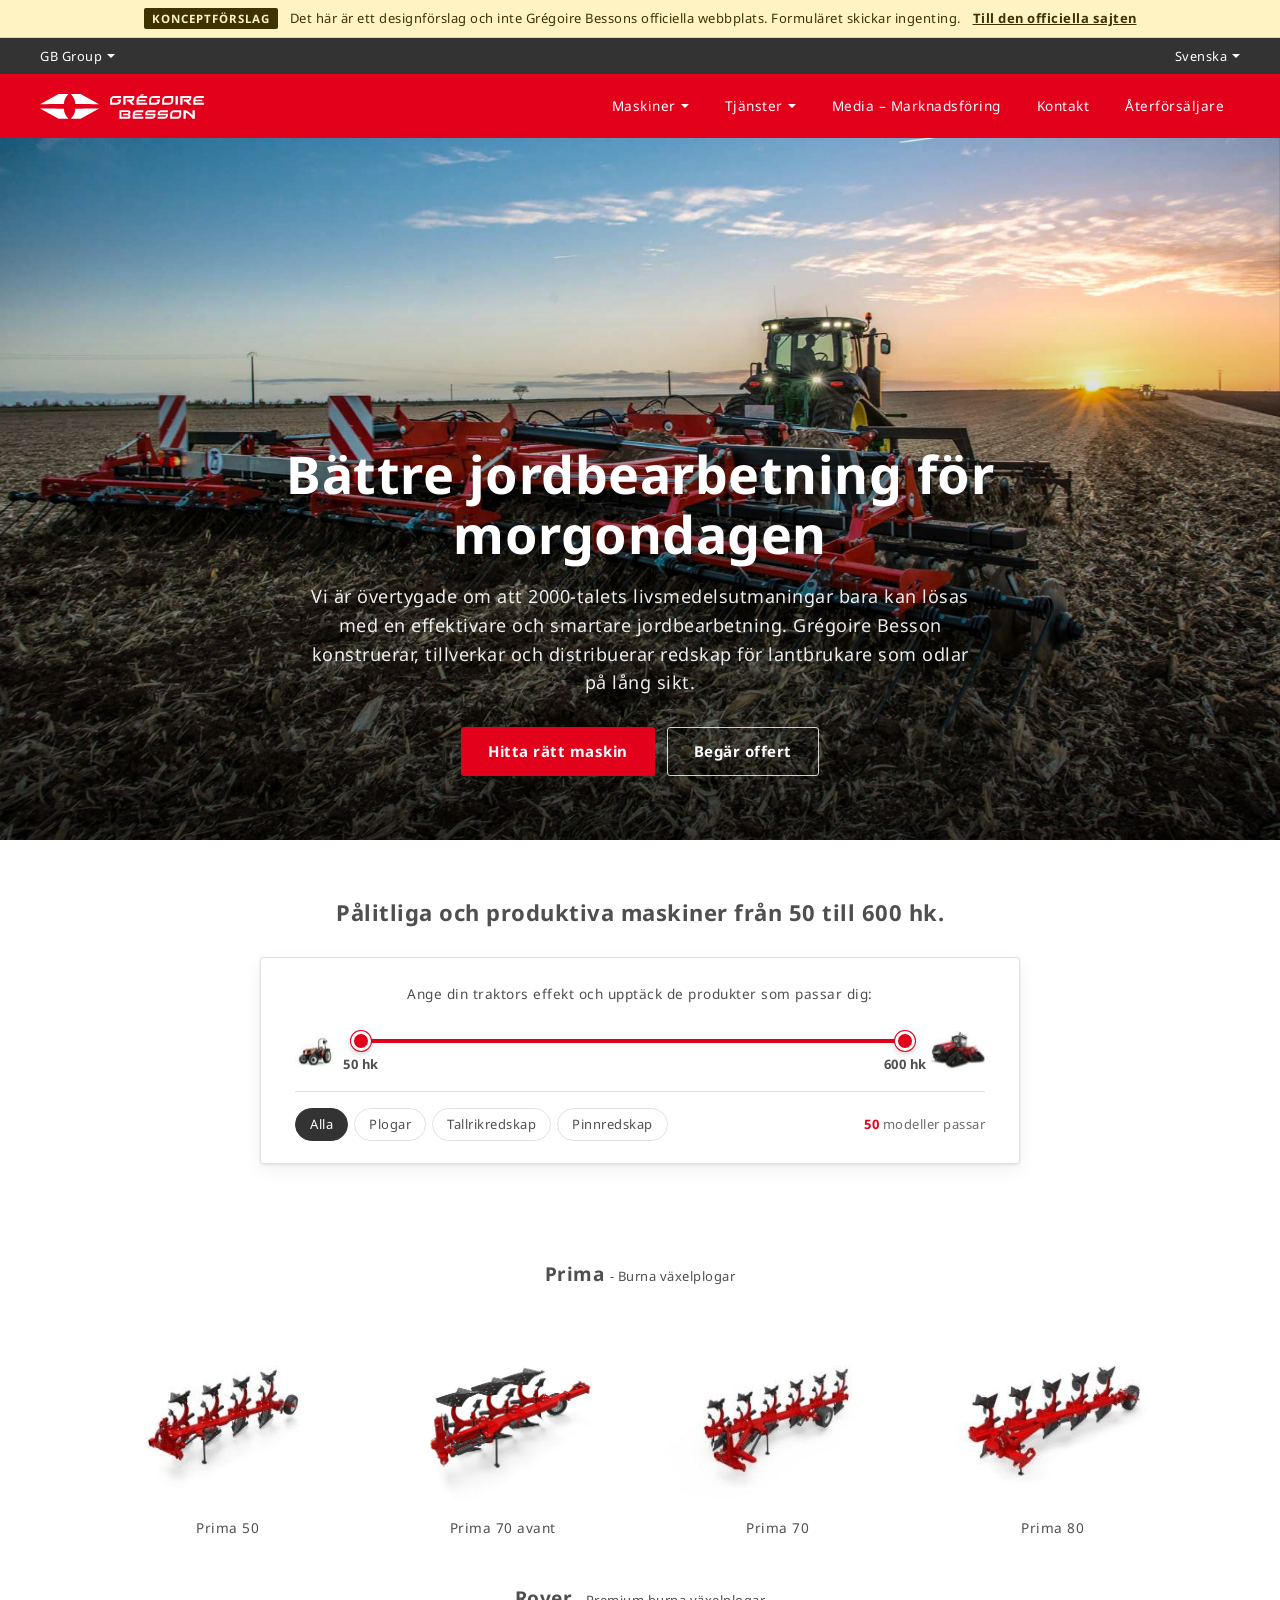
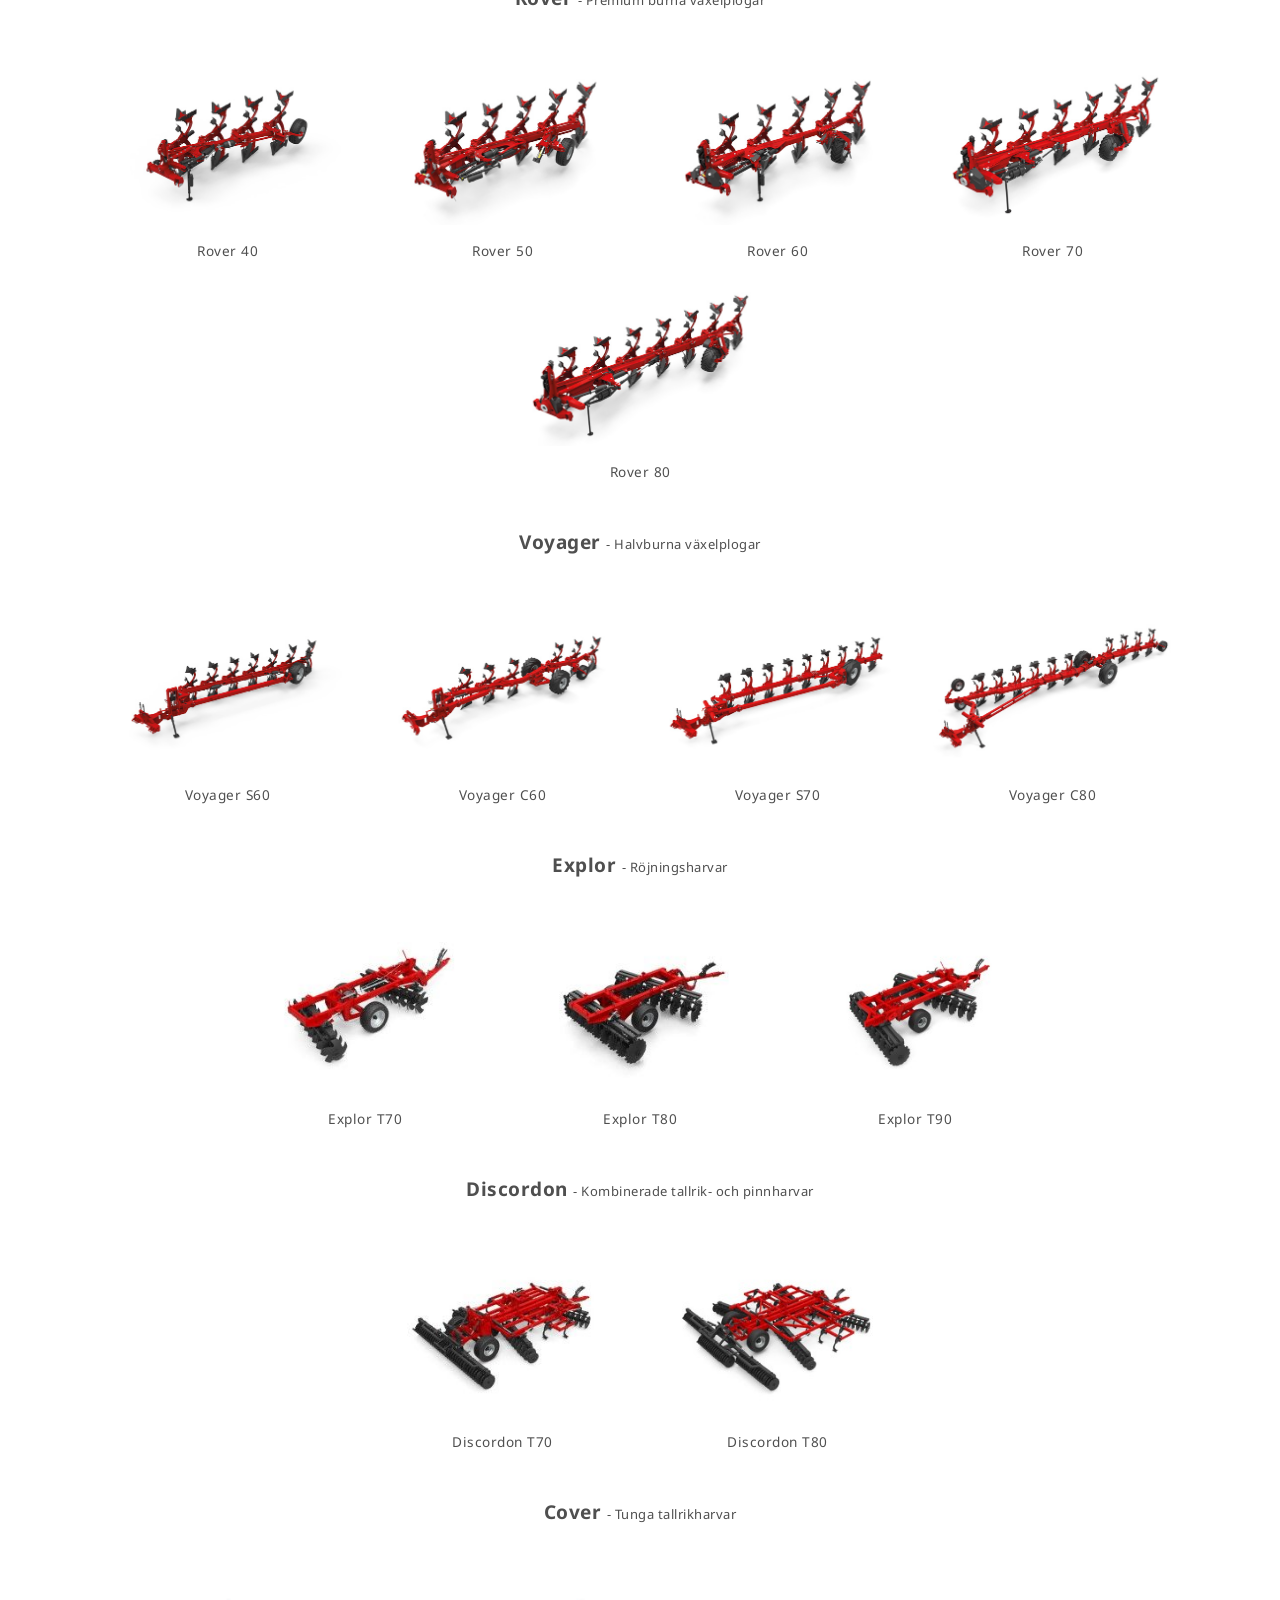
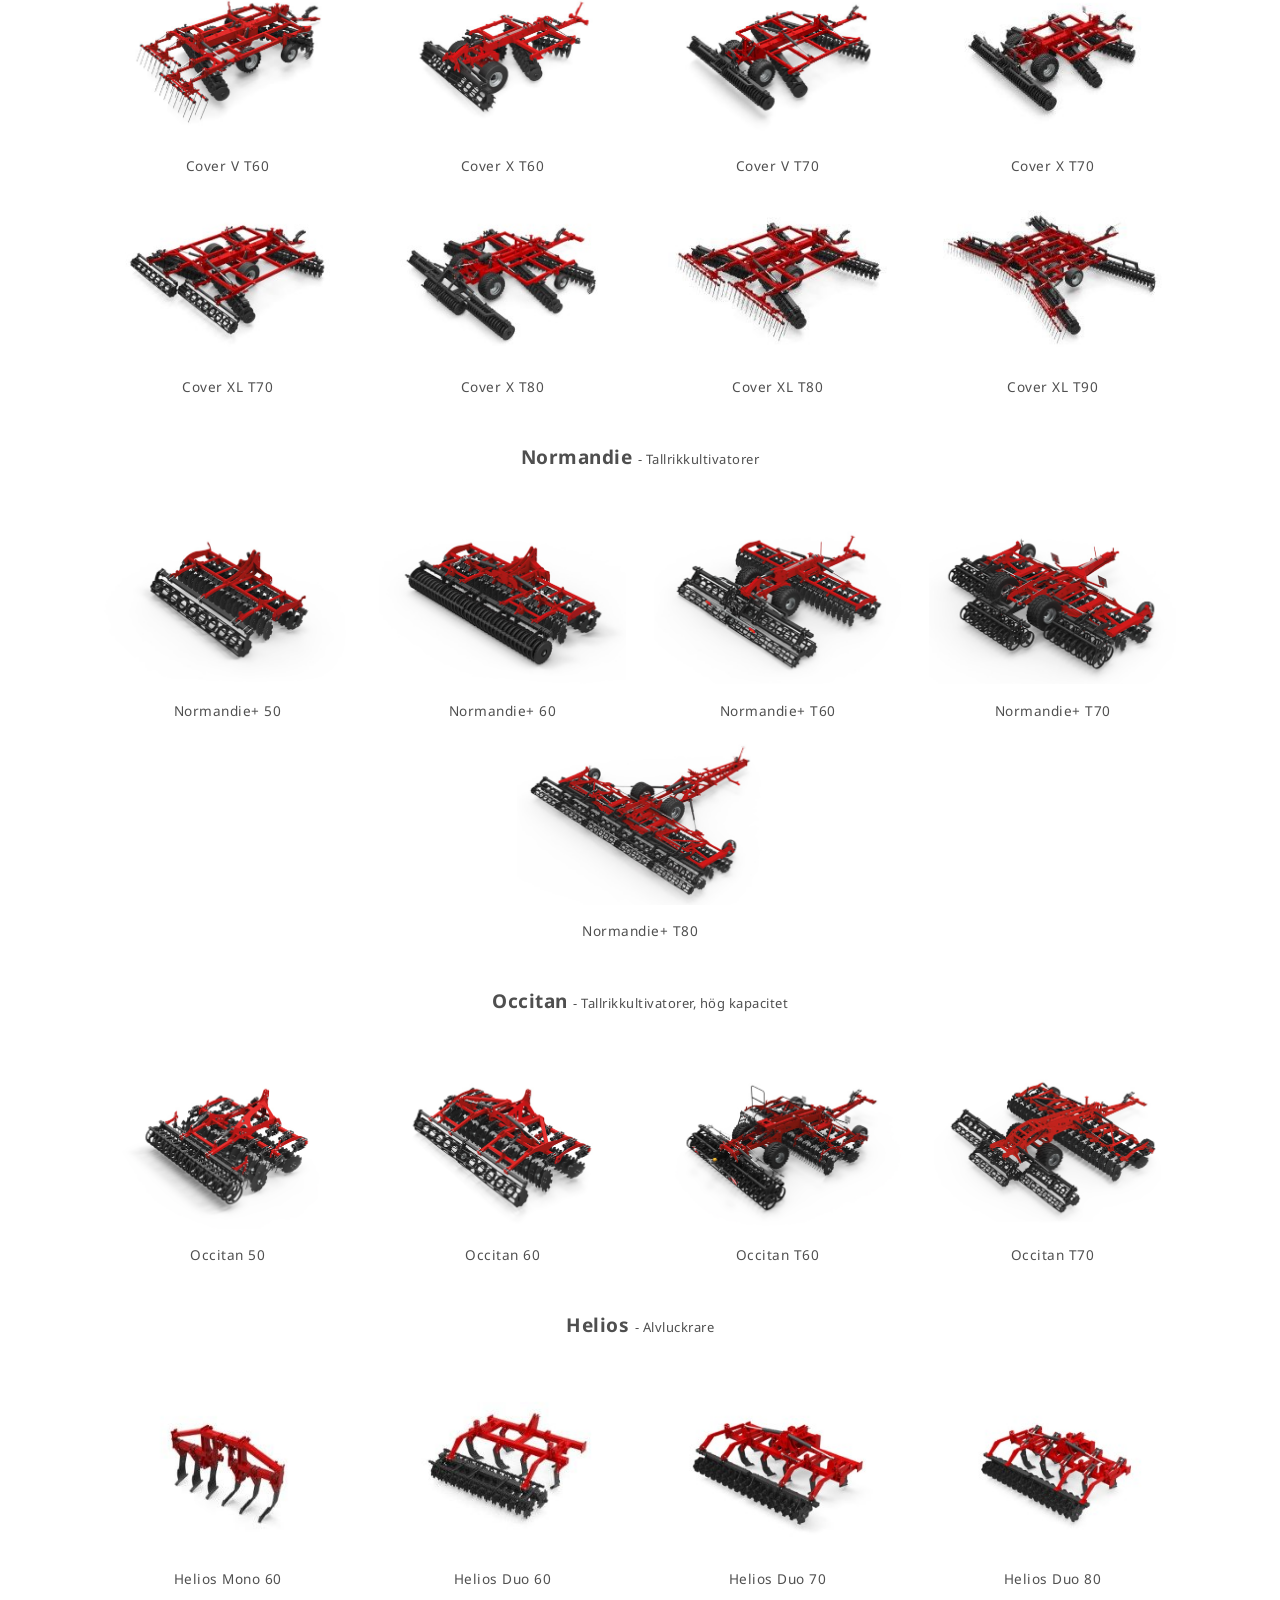
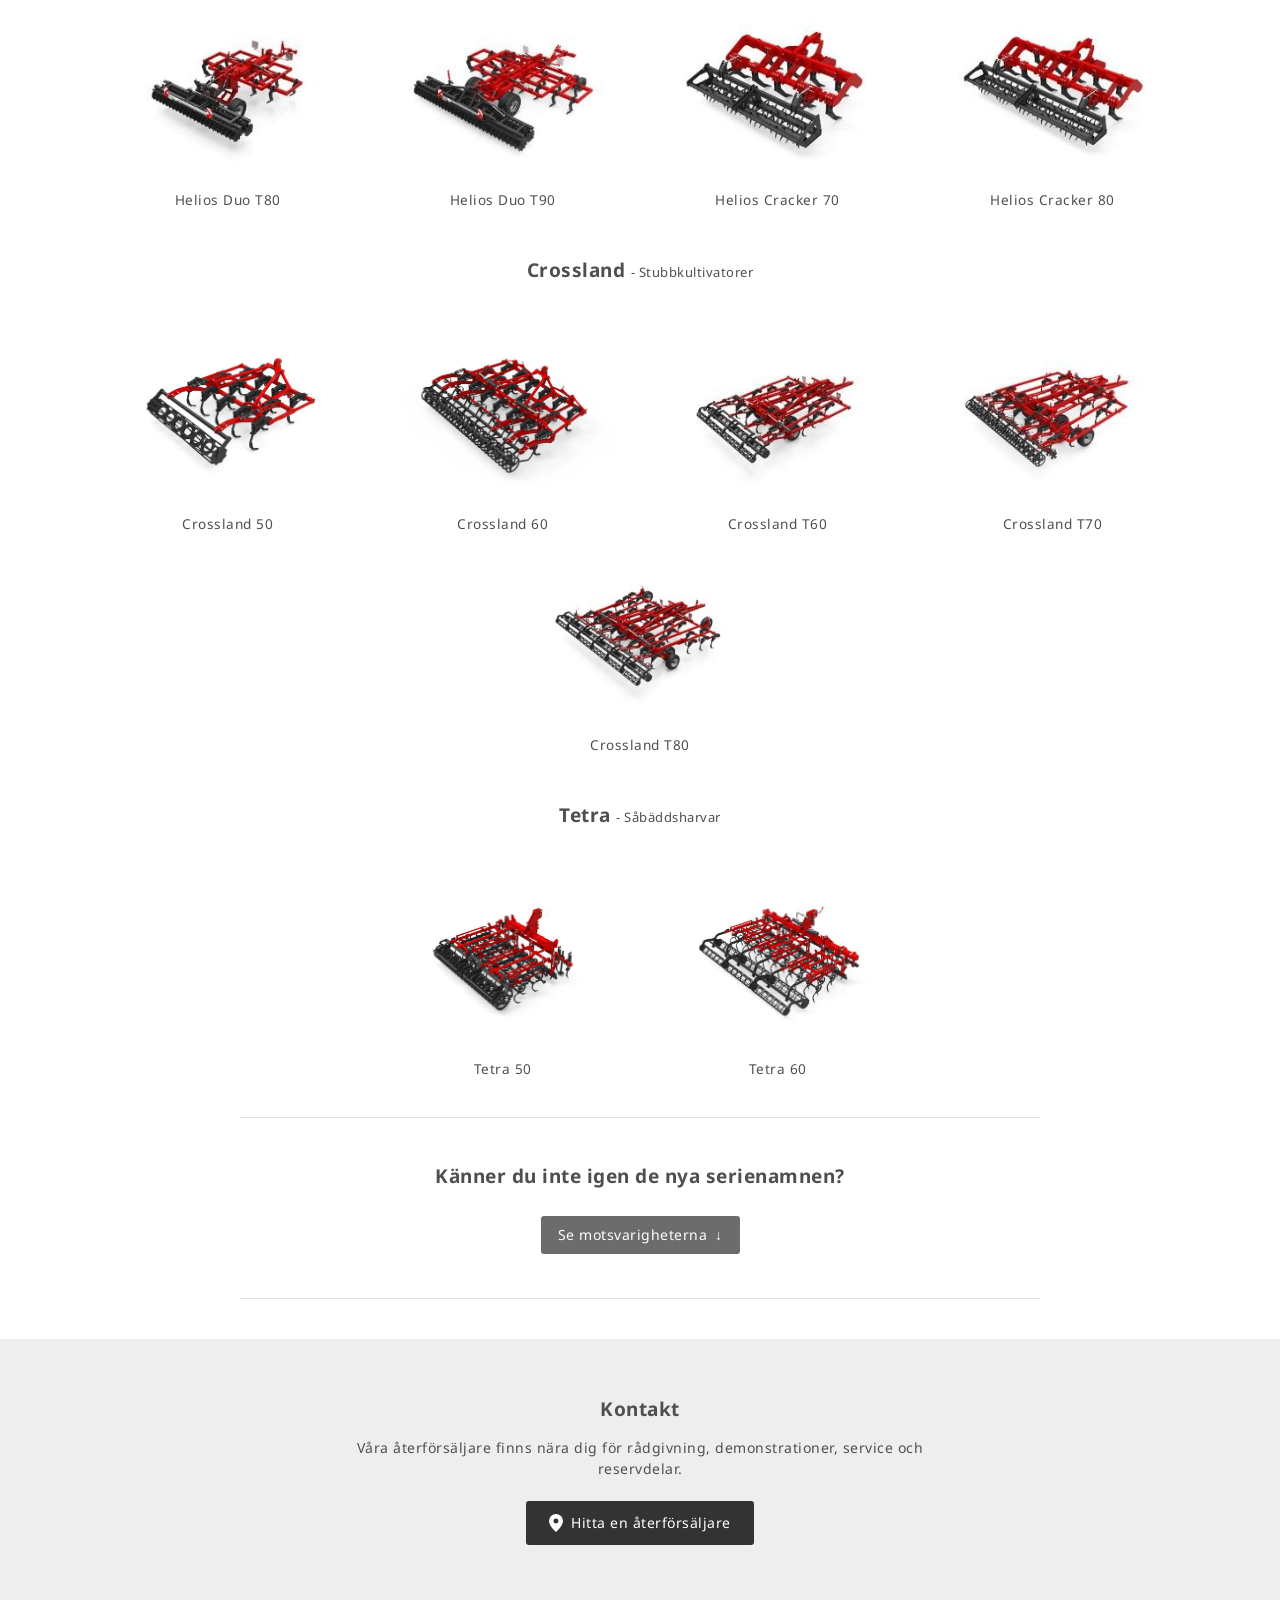
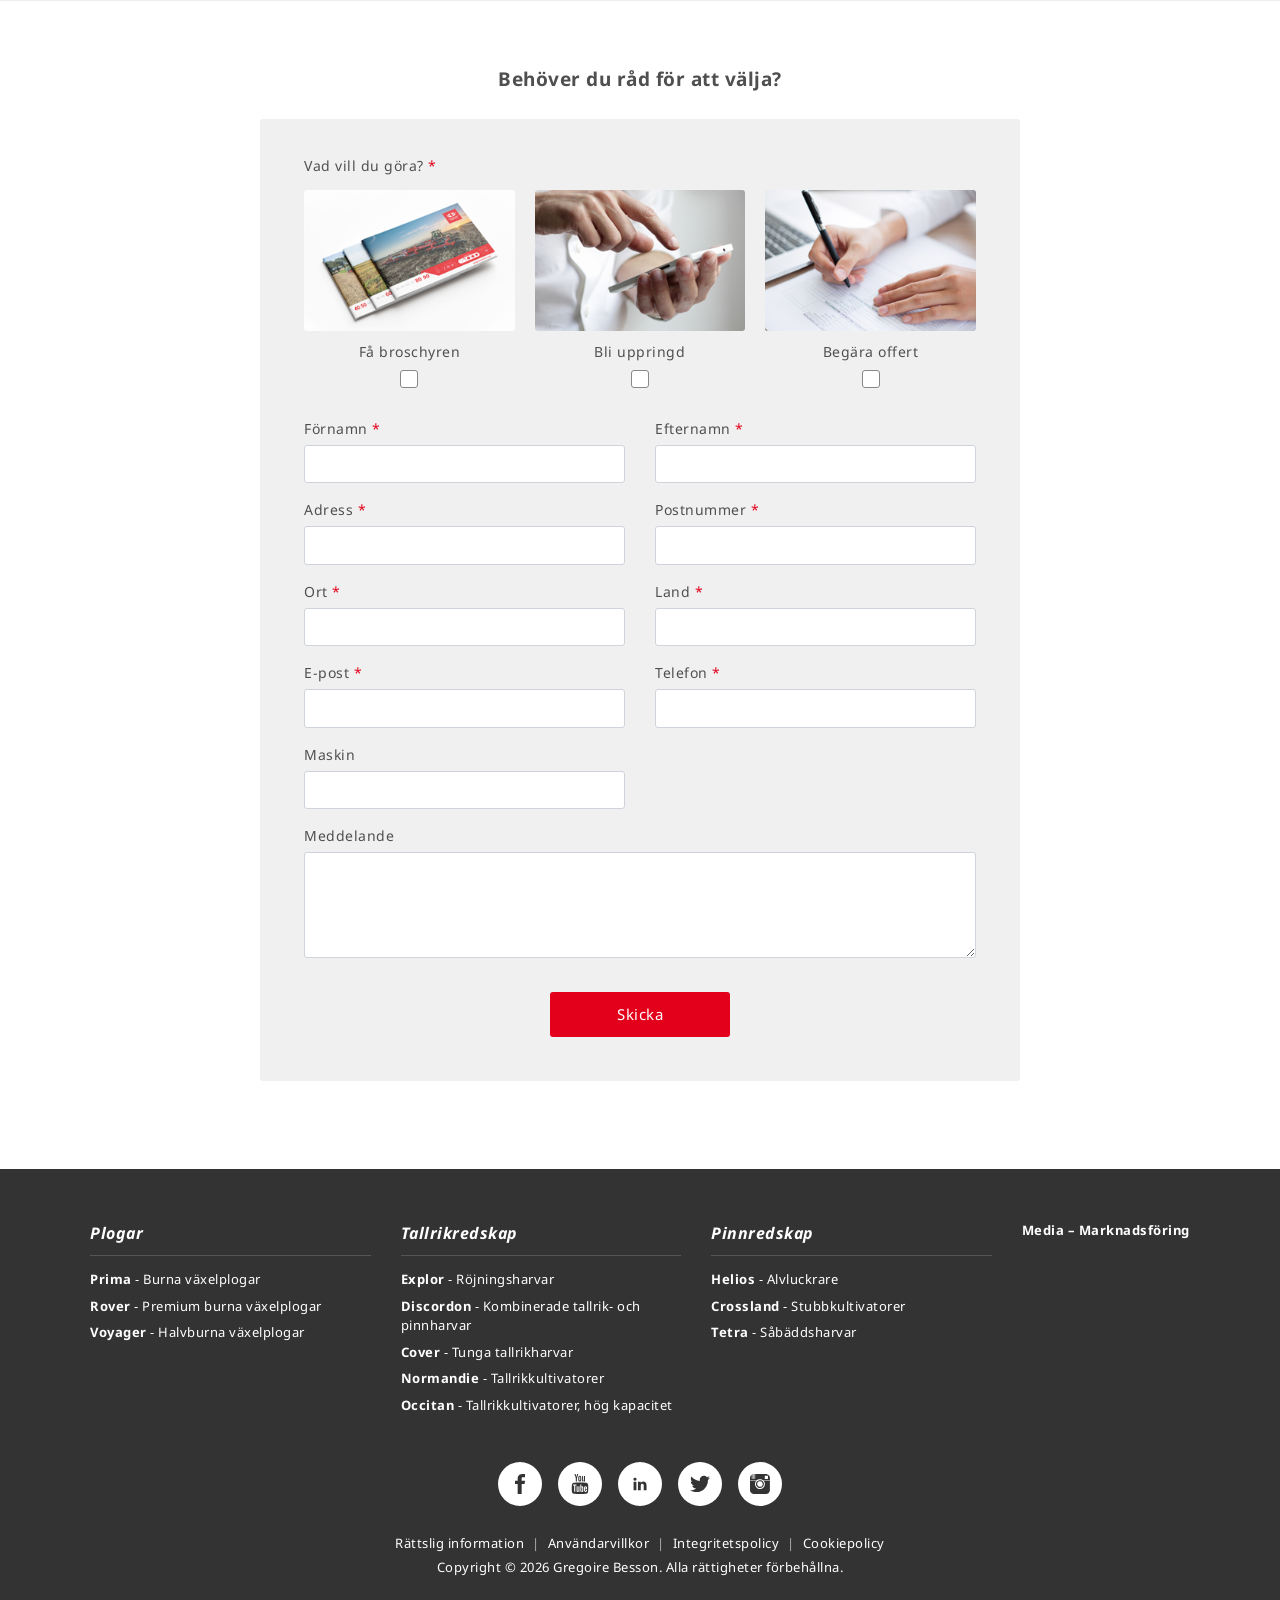
==== v1/index.html @ b2e39e7d "Polish proposal: cleaner heroes, Service page, English default, fact-checked copy - Home hero reduce" ====
<!doctype html>
<html lang="sv">
<head>
  <meta charset="utf-8">
  <meta name="viewport" content="width=device-width, initial-scale=1">
  <title>Grégoire Besson</title>
  <meta name="description" content="">
  <meta name="theme-color" content="#e2001a">
  <meta name="robots" content="noindex, nofollow">
  <link rel="icon" type="image/png" sizes="32x32" href="assets/img/logo/favicon-32.png">
  <link rel="apple-touch-icon" href="assets/img/logo/apple-icon.png">
  <link rel="preconnect" href="https://fonts.googleapis.com">
  <link rel="preconnect" href="https://fonts.gstatic.com" crossorigin>
  <link href="https://fonts.googleapis.com/css2?family=Noto+Sans:ital,wght@0,400;0,500;0,700;1,400;1,700&display=swap" rel="stylesheet">
  <link rel="stylesheet" href="assets/css/style.css">
</head>
<body>
  <a class="skip" href="#main">Skip to content</a>

  <!-- Concept disclaimer: this is a redesign proposal, not the official site -->
  <div class="concept" role="note">
    <strong data-i18n="concept.label"></strong>
    <span data-i18n="concept.text"></span>
    <a href="https://www.gregoire-besson.com" data-i18n="concept.link"></a>
  </div>

  <!-- Top bar: GB Group + language (same pattern as the current site) -->
  <div class="topbar">
    <div class="container topbar__inner">
      <div class="dd" data-dd>
        <button class="dd__btn" aria-expanded="false">GB Group <i class="caret" aria-hidden="true"></i></button>
        <ul class="dd__menu" hidden>
          <li><a href="https://gb-group.co">GB Group</a></li>
          <li><a href="https://agriway.it">Agriway</a></li>
        </ul>
      </div>
      <div class="dd dd--right" data-dd>
        <button class="dd__btn" aria-expanded="false" id="langBtn"><span id="langCurrent">Svenska</span> <i class="caret" aria-hidden="true"></i></button>
        <ul class="dd__menu" hidden id="langList"></ul>
      </div>
    </div>
  </div>

  <!-- Red navbar -->
  <header class="navbar" id="navbar">
    <div class="container navbar__inner">
      <a class="navbar__brand" href="#top" aria-label="Grégoire Besson">
        <img src="assets/img/logo/logo-h.svg" alt="Grégoire Besson" width="164" height="25">
      </a>
      <button class="navbar__toggle" id="navToggle" aria-expanded="false" aria-controls="navMenu">
        <span></span><span></span><span></span><span class="sr" data-i18n="nav.menu"></span>
      </button>
      <nav class="navbar__nav" id="navMenu" aria-label="Main">
        <div class="navitem navitem--mega" data-dd>
          <button class="navlink dd__btn" aria-expanded="false"><span data-i18n="nav.machines"></span> <i class="caret" aria-hidden="true"></i></button>
          <div class="mega dd__menu" hidden>
            <div class="container mega__grid" id="megaMenu"></div>
          </div>
        </div>
        <div class="navitem" data-dd>
          <button class="navlink dd__btn" aria-expanded="false"><span data-i18n="nav.services"></span> <i class="caret" aria-hidden="true"></i></button>
          <ul class="dd__menu dd__menu--nav" hidden>
            <li><a href="https://www.gregoire-besson.com/sv/parts-catalogues-manuals" data-i18n="nav.manuals"></a></li>
            <li><a href="https://www.gregoire-besson.com/sv/video-tutorials" data-i18n="nav.videos"></a></li>
          </ul>
        </div>
        <a class="navlink" href="https://marketing.gb-group.co/gregoire-besson" data-i18n="nav.media"></a>
        <a class="navlink" href="#contact" data-i18n="nav.contact"></a>
        <a class="navlink" href="https://www.gregoire-besson.com/sv/dealers" data-i18n="nav.dealers"></a>
      </nav>
    </div>
  </header>

  <main id="main">
    <!-- Hero -->
    <section class="hero" id="top">
      <img class="hero__img" src="assets/img/field/hero-home.jpg" alt="" width="1900" height="960">
      <div class="hero__inner container">
        <h1 class="hero__title" data-i18n="hero.title"></h1>
        <p class="hero__text" data-i18n="hero.text"></p>
        <div class="hero__ctas">
          <a class="btn btn--red btn--lg" href="#power" data-i18n="hero.cta"></a>
          <a class="btn btn--outline-light btn--lg" href="#contact" data-i18n="hero.cta2"></a>
        </div>
      </div>
    </section>

    <!-- Power selector -->
    <section class="power" id="power">
      <div class="container">
        <h2 class="section-title" data-i18n="power.title"></h2>
        <div class="power__box">
          <p class="power__text" data-i18n="power.text"></p>
          <div class="power__slider">
            <img class="power__icon" src="assets/img/ui/tractor-small.jpg" alt="" width="42" height="32">
            <div class="range" id="range">
              <div class="range__track"><div class="range__fill" id="rangeFill"></div></div>
              <input type="range" id="hpMin" min="50" max="600" step="5" value="50" aria-label="Min">
              <input type="range" id="hpMax" min="50" max="600" step="5" value="600" aria-label="Max">
              <output class="range__label" id="labelMin"></output>
              <output class="range__label" id="labelMax"></output>
            </div>
            <img class="power__icon power__icon--lg" src="assets/img/ui/tractor-large.jpg" alt="" width="56" height="37">
          </div>
          <div class="power__foot">
            <div class="pills" id="catPills" role="tablist"></div>
            <p class="power__count" id="powerCount" aria-live="polite"></p>
          </div>
        </div>
      </div>
    </section>

    <!-- Ranges / product grid -->
    <section class="ranges" id="machines">
      <div class="container" id="ranges"></div>
      <p class="container ranges__none" id="rangesNone" hidden data-i18n="power.none"></p>
    </section>

    <!-- Correspondence -->
    <section class="corr" id="names">
      <div class="container corr__inner">
        <h2 class="section-title section-title--sm" data-i18n="names.title"></h2>
        <button class="btn btn--grey" id="corrToggle" aria-expanded="false" aria-controls="corrPanel"><span data-i18n="names.button"></span> <span aria-hidden="true">↓</span></button>
        <div class="corr__panel" id="corrPanel" hidden>
          <input class="input corr__search" type="search" id="corrSearch" data-i18n-placeholder="names.placeholder" autocomplete="off">
          <table class="corr__table">
            <thead><tr><th data-i18n="names.old"></th><th data-i18n="names.now"></th></tr></thead>
            <tbody id="corrRows"></tbody>
          </table>
        </div>
      </div>
    </section>

    <!-- Contact band -->
    <section class="contact-band" id="contact">
      <div class="container contact-band__inner">
        <h2 class="section-title section-title--sm" data-i18n="contact.title"></h2>
        <p data-i18n="contact.text"></p>
        <a class="btn btn--dark" href="https://www.gregoire-besson.com/sv/dealers">
          <svg width="14" height="18" viewBox="0 0 14 18" aria-hidden="true"><path d="M7 0a7 7 0 0 0-7 7c0 5 7 11 7 11s7-6 7-11a7 7 0 0 0-7-7zm0 9.5A2.5 2.5 0 1 1 7 4.5a2.5 2.5 0 0 1 0 5z" fill="currentColor"/></svg>
          <span data-i18n="contact.dealers"></span>
        </a>
      </div>
    </section>

    <!-- Request form -->
    <section class="request">
      <div class="container">
        <h2 class="section-title section-title--sm" data-i18n="contact.formTitle"></h2>
        <form class="request__box" id="requestForm" novalidate>
          <fieldset class="request__types">
            <legend><span data-i18n="contact.want"></span> <b class="req">*</b></legend>
            <div class="types" id="types"></div>
            <p class="field-error" id="typeError" hidden data-i18n="contact.pickType"></p>
          </fieldset>
          <div class="request__grid">
            <label class="field"><span><span data-i18n="contact.firstname"></span> <b class="req">*</b></span><input class="input" name="firstname" required autocomplete="given-name"></label>
            <label class="field"><span><span data-i18n="contact.lastname"></span> <b class="req">*</b></span><input class="input" name="lastname" required autocomplete="family-name"></label>
            <label class="field"><span><span data-i18n="contact.address"></span> <b class="req">*</b></span><input class="input" name="address" required autocomplete="street-address"></label>
            <label class="field"><span><span data-i18n="contact.zip"></span> <b class="req">*</b></span><input class="input" name="zip" required autocomplete="postal-code"></label>
            <label class="field"><span><span data-i18n="contact.city"></span> <b class="req">*</b></span><input class="input" name="city" required autocomplete="address-level2"></label>
            <label class="field"><span><span data-i18n="contact.country"></span> <b class="req">*</b></span><input class="input" name="country" required autocomplete="country-name"></label>
            <label class="field"><span><span data-i18n="contact.email"></span> <b class="req">*</b></span><input class="input" name="email" type="email" required autocomplete="email"></label>
            <label class="field"><span><span data-i18n="contact.phone"></span> <b class="req">*</b></span><input class="input" name="phone" type="tel" required autocomplete="tel"></label>
            <label class="field"><span data-i18n="contact.machine"></span><input class="input" name="machine" id="machineField" list="machineList"><datalist id="machineList"></datalist></label>
            <label class="field field--wide"><span data-i18n="contact.message"></span><textarea class="input" name="message" rows="4"></textarea></label>
          </div>
          <div class="request__send">
            <button class="btn btn--red btn--send" type="submit" data-i18n="contact.send"></button>
          </div>
          <p class="request__ok" id="requestOk" hidden role="status" data-i18n="contact.sent"></p>
        </form>
      </div>
    </section>
  </main>

  <footer class="footer">
    <div class="container">
      <div class="footer__cols" id="footerCols"></div>
      <ul class="social">
        <li><a href="https://www.facebook.com/GregoireBessonSAS/" aria-label="Facebook"><img src="assets/img/ui/facebook.svg" alt=""></a></li>
        <li><a href="https://www.youtube.com/c/GregoireBessonSASofficial/" aria-label="YouTube"><img src="assets/img/ui/youtube.svg" alt=""></a></li>
        <li><a href="https://www.linkedin.com/company/the-real-gb-group/" aria-label="LinkedIn"><img src="assets/img/ui/linkedin.svg" alt=""></a></li>
        <li><a href="https://twitter.com/gbessonsas/" aria-label="Twitter"><img src="assets/img/ui/twitter.svg" alt=""></a></li>
        <li><a href="https://www.instagram.com/gregoire.besson/" aria-label="Instagram"><img src="assets/img/ui/instagram.svg" alt=""></a></li>
      </ul>
      <ul class="legal" id="legal"></ul>
      <p class="copyright">Copyright © <span id="year"></span> Gregoire Besson. <span data-i18n="footer.rights"></span></p>
    </div>
  </footer>

  <!-- Model detail -->
  <dialog class="modal" id="modal" aria-labelledby="modalTitle">
    <div class="modal__inner" id="modalBody"></div>
  </dialog>

  <script src="assets/js/models.js"></script>
  <script src="assets/js/i18n.js"></script>
  <script src="assets/js/app.js"></script>
</body>
</html>
---- v1/assets/css/style.css ----
/* Grégoire Besson — refreshed site built on the brand's existing design system:
   Noto Sans, text #4f4f4f with 0.5px tracking, red navbar #e2001a, dark bar #333,
   light panels #eee / #f0f0f0, centred "Range - function" headings, white product grids. */
:root {
  --red: #e2001a;
  --red-dark: #c00016;
  --text: #4f4f4f;
  --dark: #333333;
  --grey: #6c6c6c;
  --panel: #eeeeee;
  --panel-2: #f0f0f0;
  --line: #dee2e6;
  --white: #ffffff;
  --shadow: 0 1px 3px rgba(0,0,0,.08), 0 6px 18px rgba(0,0,0,.06);
  --shadow-lg: 0 10px 40px rgba(0,0,0,.14);
  --radius: 3px;
  --container: 1140px;
  --ease: cubic-bezier(.2,.7,.2,1);
}

*, *::before, *::after { box-sizing: border-box; }
html { scroll-behavior: smooth; scroll-padding-top: 110px; -webkit-text-size-adjust: 100%; }
body {
  margin: 0;
  font-family: 'Noto Sans', Arial, sans-serif;
  font-size: 16px;
  line-height: 1.5;
  letter-spacing: .5px;
  color: var(--text);
  background: var(--white);
  -webkit-font-smoothing: antialiased;
}
img { max-width: 100%; display: block; }
a { color: inherit; }
button, input, textarea, select { font: inherit; letter-spacing: inherit; color: inherit; }
h1, h2, h3, h4 { margin: 0; font-weight: 700; }
:focus-visible { outline: 2px solid var(--red); outline-offset: 2px; }
.container { width: 100%; max-width: var(--container); margin: 0 auto; padding: 0 20px; }
.sr, .skip:not(:focus) { position: absolute; width: 1px; height: 1px; overflow: hidden; clip: rect(0 0 0 0); white-space: nowrap; }
.skip:focus { position: fixed; top: 6px; left: 6px; z-index: 200; background: #fff; padding: 8px 12px; }
.caret { display: inline-block; width: 0; height: 0; margin-left: 5px; vertical-align: 2px; border-top: 4px solid currentColor; border-left: 4px solid transparent; border-right: 4px solid transparent; transition: transform .2s; }
[aria-expanded="true"] > .caret { transform: rotate(180deg); }

/* ---------- Buttons ---------- */
.btn {
  display: inline-flex; align-items: center; justify-content: center; gap: 8px;
  padding: 8px 16px; border: 1px solid transparent; border-radius: var(--radius);
  font-size: 14px; line-height: 1.4; text-decoration: none; cursor: pointer;
  transition: background .2s, color .2s, border-color .2s, box-shadow .2s, transform .2s var(--ease);
}
.btn:active { transform: translateY(1px); }
.btn--lg { padding: 13px 26px; font-size: 15px; font-weight: 700; }
.btn--red { background: var(--red); color: #fff; }
.btn--red:hover { background: var(--red-dark); box-shadow: 0 4px 14px rgba(226,0,26,.3); }
.btn--grey { background: var(--grey); color: #fff; }
.btn--grey:hover { background: #555; }
.btn--dark { background: var(--dark); color: #fff; padding: 11px 22px; }
.btn--dark:hover { background: #111; }
.btn--outline-light { border-color: rgba(255,255,255,.8); color: #fff; }
.btn--outline-light:hover { background: #fff; color: var(--dark); }

/* ---------- Concept banner ---------- */
.concept {
  position: sticky; top: 0; z-index: 70;
  display: flex; flex-wrap: wrap; justify-content: center; align-items: center; gap: 4px 12px;
  padding: 8px 20px; background: #fff3c4; color: #3d3200; font-size: 13px; text-align: center;
  border-bottom: 1px solid #e8d78a;
}
.concept strong { text-transform: uppercase; font-size: 11.5px; letter-spacing: 1px; background: #3d3200; color: #fff3c4; padding: 2px 8px; border-radius: 2px; }
.concept a { font-weight: 700; }

/* ---------- Top bar ---------- */
.topbar { background: var(--dark); color: #fff; font-size: 12.8px; position: relative; z-index: 60; }
.topbar__inner { display: flex; justify-content: space-between; align-items: center; height: 36px; max-width: none; padding: 0 40px; }
.dd { position: relative; }
.dd__btn { background: none; border: 0; padding: 6px 0; cursor: pointer; color: inherit; font-size: inherit; display: inline-flex; align-items: center; }
.dd__menu {
  position: absolute; top: 100%; left: 0; min-width: 180px; margin: 0; padding: 6px 0; list-style: none;
  background: #fff; color: var(--text); border-radius: var(--radius); box-shadow: var(--shadow-lg); z-index: 80;
}
.dd--right .dd__menu { left: auto; right: 0; }
.dd__menu a, .dd__menu button { display: block; width: 100%; text-align: left; padding: 8px 16px; text-decoration: none; background: none; border: 0; cursor: pointer; font-size: 14px; }
.dd__menu a:hover, .dd__menu button:hover { background: var(--panel-2); color: var(--red); }
.dd__menu button[aria-current="true"] { color: var(--red); font-weight: 700; }

/* ---------- Navbar ---------- */
.navbar { position: sticky; top: var(--concept-h, 37px); z-index: 50; background: var(--red); color: #fff; transition: box-shadow .25s; }
.navbar.is-stuck { box-shadow: 0 2px 14px rgba(0,0,0,.18); }
.navbar__inner { display: flex; align-items: center; height: 64px; max-width: none; padding: 0 40px; }
.navbar__brand img { width: 164px; height: auto; }
.navbar__nav { margin-left: auto; display: flex; align-items: center; gap: 4px; }
.navlink {
  position: relative; display: inline-flex; align-items: center; height: 64px; padding: 0 16px;
  font-size: 13.6px; color: #fff; text-decoration: none; background: none; border: 0; cursor: pointer;
}
.navlink::after { content: ''; position: absolute; left: 16px; right: 16px; bottom: 16px; height: 2px; background: #fff; transform: scaleX(0); transition: transform .25s var(--ease); }
.navlink:hover::after, .navlink[aria-expanded="true"]::after { transform: scaleX(1); }
.navitem { position: relative; }
.dd__menu--nav { top: calc(100% - 6px); }

.navitem--mega { position: static; }
.mega {
  position: absolute; left: 0; right: 0; top: 100%; padding: 32px 0 36px;
  background: #fff; color: var(--text); border-radius: 0; border-top: 1px solid var(--line); box-shadow: 0 18px 30px rgba(0,0,0,.12);
}
.mega__grid { display: grid; grid-template-columns: repeat(3, 1fr); gap: 32px; }
.mega h3 { font-style: italic; font-size: 16px; color: var(--dark); padding-bottom: 10px; margin-bottom: 8px; border-bottom: 1px solid var(--line); }
.mega ul { list-style: none; margin: 0; padding: 0; }
.mega a { display: grid; grid-template-columns: 56px 1fr; align-items: center; gap: 12px; padding: 6px 8px; margin: 0 -8px; text-decoration: none; border-radius: var(--radius); font-size: 14px; }
.mega a:hover { background: var(--panel-2); }
.mega a img { width: 56px; height: 37px; object-fit: contain; }
.mega a b { color: var(--dark); }
.mega a span { color: var(--grey); font-size: 13px; }

.navbar__toggle { display: none; margin-left: auto; width: 44px; height: 40px; background: none; border: 1px solid rgba(255,255,255,.5); border-radius: var(--radius); cursor: pointer; position: relative; }
.navbar__toggle span:not(.sr) { position: absolute; left: 11px; right: 11px; height: 2px; background: #fff; transition: transform .25s, opacity .2s; }
.navbar__toggle span:nth-child(1) { top: 12px; }
.navbar__toggle span:nth-child(2) { top: 18px; }
.navbar__toggle span:nth-child(3) { top: 24px; }
.navbar__toggle[aria-expanded="true"] span:nth-child(1) { transform: translateY(6px) rotate(45deg); }
.navbar__toggle[aria-expanded="true"] span:nth-child(2) { opacity: 0; }
.navbar__toggle[aria-expanded="true"] span:nth-child(3) { transform: translateY(-6px) rotate(-45deg); }

/* ---------- Hero ---------- */
.hero { position: relative; display: flex; align-items: flex-end; min-height: min(78vh, 720px); color: #fff; overflow: hidden; background: #2a2a2a; }
.hero__img { position: absolute; inset: 0; width: 100%; height: 100%; object-fit: cover; object-position: 50% 40%; animation: heroZoom 14s ease-out both; }
@keyframes heroZoom { from { transform: scale(1.06); } to { transform: scale(1); } }
.hero::after { content: ''; position: absolute; inset: 0; background: linear-gradient(0deg, rgba(0,0,0,.72) 0%, rgba(0,0,0,.35) 45%, rgba(0,0,0,0) 75%); }
.hero__inner { position: relative; z-index: 1; text-align: center; padding-top: 120px; padding-bottom: 64px; max-width: 860px; }
.hero__title { font-size: clamp(30px, 4.6vw, 52px); line-height: 1.15; margin-bottom: 18px; text-shadow: 0 2px 16px rgba(0,0,0,.3); }
.hero__text { font-size: clamp(15px, 1.5vw, 18px); line-height: 1.6; margin: 0 auto 30px; max-width: 680px; color: rgba(255,255,255,.92); }
.hero__ctas { display: flex; gap: 12px; justify-content: center; flex-wrap: wrap; }
.hero__inner > * { animation: up .8s var(--ease) both; }
.hero__inner > :nth-child(2) { animation-delay: .1s; }
.hero__inner > :nth-child(3) { animation-delay: .2s; }
@keyframes up { from { opacity: 0; transform: translateY(16px); } }

/* ---------- Section titles ---------- */
.section-title { text-align: center; font-size: clamp(18px, 2vw, 22px); color: var(--text); margin-bottom: 28px; }
.section-title--sm { font-size: 19px; margin-bottom: 14px; }

/* ---------- Power selector ---------- */
.power { padding: 56px 0 24px; }
.power__box {
  max-width: 760px; margin: 0 auto; padding: 26px 34px 22px; background: #fff;
  border: 1px solid var(--line); border-radius: var(--radius); box-shadow: var(--shadow);
}
.power__text { text-align: center; font-size: 13.6px; margin: 0 0 18px; }
.power__slider { display: grid; grid-template-columns: auto 1fr auto; align-items: center; gap: 14px; }
.power__icon { width: 42px; height: auto; mix-blend-mode: multiply; }
.power__icon--lg { width: 56px; }

.range { position: relative; height: 54px; }
.range__track { position: absolute; left: 10px; right: 10px; top: 16px; height: 4px; border-radius: 2px; background: #e3e3e3; }
.range__fill { position: absolute; top: 0; bottom: 0; background: var(--red); border-radius: 2px; }
.range input {
  position: absolute; left: 0; right: 0; top: 4px; width: 100%; height: 28px; margin: 0;
  -webkit-appearance: none; appearance: none; background: transparent; pointer-events: none;
}
.range input::-webkit-slider-runnable-track { background: transparent; height: 28px; }
.range input::-moz-range-track { background: transparent; }
.range input::-webkit-slider-thumb {
  -webkit-appearance: none; pointer-events: auto; cursor: grab; margin-top: 4px;
  width: 20px; height: 20px; border-radius: 50%; background: var(--red); border: 3px solid #fff; box-shadow: 0 0 0 1px var(--red), 0 2px 6px rgba(0,0,0,.25);
  transition: transform .15s;
}
.range input::-moz-range-thumb { pointer-events: auto; cursor: grab; width: 14px; height: 14px; border-radius: 50%; background: var(--red); border: 3px solid #fff; box-shadow: 0 0 0 1px var(--red), 0 2px 6px rgba(0,0,0,.25); }
.range input:active::-webkit-slider-thumb { transform: scale(1.15); cursor: grabbing; }
.range__label { position: absolute; top: 32px; transform: translateX(-50%); font-size: 13px; font-weight: 700; white-space: nowrap; }

.power__foot { display: flex; align-items: center; justify-content: space-between; gap: 12px; flex-wrap: wrap; margin-top: 14px; padding-top: 16px; border-top: 1px solid var(--line); }
.pills { display: flex; gap: 6px; flex-wrap: wrap; }
.pills button { padding: 6px 14px; border-radius: 999px; border: 1px solid var(--line); background: #fff; font-size: 13px; cursor: pointer; transition: all .2s; }
.pills button:hover { border-color: var(--text); }
.pills button[aria-selected="true"] { background: var(--dark); border-color: var(--dark); color: #fff; }
.power__count { margin: 0; font-size: 13px; color: var(--grey); }
.power__count b { color: var(--red); }

/* ---------- Ranges ---------- */
.ranges { padding: 24px 0 40px; }
.ranges__none { text-align: center; padding: 40px 20px; color: var(--grey); }
.rangeblock { padding: 48px 0 8px; }
.rangeblock[hidden] { display: none; }
.rangeblock__title { text-align: center; font-size: 19px; margin-bottom: 26px; }
.rangeblock__title small { font-size: 13px; font-weight: 400; }
.grid { display: flex; flex-wrap: wrap; justify-content: center; gap: 8px 0; }
.product {
  position: relative; width: 25%; padding: 10px 14px 14px; text-align: center; background: none; border: 0; cursor: pointer;
  border-radius: 6px; transition: background .25s, box-shadow .25s, opacity .3s, transform .3s var(--ease);
}
.product[hidden] { display: none; }
.product__img { aspect-ratio: 3 / 2; overflow: hidden; }
.product__img img { width: 100%; height: 100%; object-fit: contain; transition: transform .45s var(--ease); }
.product__name { display: block; margin-top: 4px; font-size: 13.6px; }
.product__spec { display: block; height: 0; overflow: hidden; opacity: 0; font-size: 12px; color: var(--grey); transition: opacity .25s, height .25s; }
.product__more {
  position: absolute; top: 14px; right: 18px; width: 26px; height: 26px; display: grid; place-items: center;
  background: var(--grey); color: #fff; border-radius: 3px; font-size: 18px; line-height: 1;
  opacity: 0; transform: scale(.8); transition: opacity .2s, transform .2s;
}
.product:hover, .product:focus-visible { background: #fff; box-shadow: var(--shadow-lg); transform: translateY(-3px); }
.product:hover .product__img img { transform: scale(1.06); }
.product:hover .product__spec, .product:focus-visible .product__spec { height: 18px; opacity: 1; }
.product:hover .product__more, .product:focus-visible .product__more { opacity: 1; transform: none; }

/* ---------- Correspondence ---------- */
.corr__inner { max-width: 800px; text-align: center; padding-top: 44px; padding-bottom: 44px; border-top: 1px solid var(--line); border-bottom: 1px solid var(--line); }
.corr__inner .section-title { margin-bottom: 26px; }
.corr__panel { margin-top: 28px; text-align: left; }
.corr__search { margin-bottom: 12px; }
.corr__table { width: 100%; border-collapse: collapse; font-size: 14px; }
.corr__table th { text-align: left; font-size: 12.8px; color: var(--grey); font-weight: 400; padding: 8px 12px; border-bottom: 2px solid var(--line); }
.corr__table td { padding: 9px 12px; border-bottom: 1px solid var(--line); }
.corr__table td:last-child { font-weight: 700; color: var(--dark); }
.corr__table tbody tr:hover { background: var(--panel-2); }
.corr__table mark { background: rgba(226,0,26,.14); color: inherit; }
.corr__table tbody { display: block; max-height: 360px; overflow: auto; }
.corr__table thead, .corr__table tbody tr { display: table; width: 100%; table-layout: fixed; }

/* ---------- Contact band ---------- */
.contact-band { background: var(--panel); margin-top: 40px; }
.contact-band__inner { text-align: center; padding-top: 56px; padding-bottom: 56px; max-width: 640px; }
.contact-band p { font-size: 14px; margin: 0 0 22px; }

/* ---------- Request form ---------- */
.request { padding: 64px 0 88px; }
.request .section-title { margin-bottom: 26px; }
.request__box { max-width: 760px; margin: 0 auto; padding: 36px 44px 44px; background: var(--panel-2); border-radius: var(--radius); }
.request__types { border: 0; margin: 0 0 30px; padding: 0; }
.request__types legend { font-size: 14px; margin-bottom: 14px; padding: 0; }
.req { color: var(--red); font-weight: 400; }
.types { display: grid; grid-template-columns: repeat(3, 1fr); gap: 20px; }
.type { position: relative; text-align: center; cursor: pointer; font-size: 14px; }
.type input { position: absolute; opacity: 0; pointer-events: none; }
.type__img { position: relative; display: block; aspect-ratio: 3 / 2; overflow: hidden; border-radius: var(--radius); outline: 3px solid transparent; outline-offset: -3px; transition: outline-color .2s; }
.type__img img { width: 100%; height: 100%; object-fit: cover; transition: transform .4s var(--ease); }
.type:hover .type__img img { transform: scale(1.04); }
.type__label { display: block; margin-top: 10px; }
.type__check { display: block; width: 18px; height: 18px; margin: 8px auto 0; border: 1px solid #888; border-radius: 3px; background: #fff; transition: all .15s; }
.type input:checked ~ .type__img { outline-color: var(--red); }
.type input:checked ~ .type__check { background: var(--red) url("data:image/svg+xml,%3Csvg xmlns='http://www.w3.org/2000/svg' viewBox='0 0 8 8'%3E%3Cpath fill='%23fff' d='M6.564.75l-3.59 3.612-1.538-1.55L0 4.26 2.974 7.25 8 2.193z'/%3E%3C/svg%3E") center / 10px no-repeat; border-color: var(--red); }
.type input:focus-visible ~ .type__img { outline-color: var(--dark); }
.field-error { color: var(--red); font-size: 13px; margin: 10px 0 0; }

.request__grid { display: grid; grid-template-columns: 1fr 1fr; gap: 16px 30px; }
.field { display: flex; flex-direction: column; gap: 6px; font-size: 14px; }
.field--wide { grid-column: 1 / -1; }
.input {
  width: 100%; padding: 7px 12px; background: #fff; border: 1px solid #ced4da; border-radius: var(--radius);
  font-size: 15px; line-height: 1.5; transition: border-color .15s, box-shadow .15s; resize: vertical;
}
.input:focus { outline: none; border-color: var(--red); box-shadow: 0 0 0 3px rgba(226,0,26,.15); }
.input.is-invalid { border-color: var(--red); }
.request__send { text-align: center; margin-top: 34px; }
.btn--send { min-width: 180px; padding: 11px 24px; font-size: 15px; }
.request__ok { text-align: center; margin: 20px 0 0; padding: 12px; background: #fff; border-left: 3px solid var(--red); }

/* ---------- Footer ---------- */
.footer { background: var(--dark); color: #fff; padding: 52px 0 28px; font-size: 13px; }
.footer__cols { display: grid; grid-template-columns: repeat(3, 1fr) auto; gap: 30px; }
.footer h3 { font-style: italic; font-size: 16px; padding-bottom: 10px; margin-bottom: 14px; border-bottom: 1px solid #555; }
.footer ul { list-style: none; margin: 0; padding: 0; }
.footer__cols li { margin-bottom: 7px; }
.footer__cols a { text-decoration: none; }
.footer__cols a:hover b { color: #ff6b7a; }
.footer__media { font-weight: 700; text-decoration: none; }
.footer__media:hover { text-decoration: underline; }
.social { display: flex; justify-content: center; gap: 16px; margin: 40px 0 28px !important; }
.social a { display: grid; place-items: center; width: 44px; height: 44px; border-radius: 50%; background: #fff; transition: transform .2s var(--ease), background .2s; }
.social a:hover { transform: translateY(-3px); background: #ffd9dd; }
.social img { width: 20px; height: 20px; }
.legal { display: flex; justify-content: center; flex-wrap: wrap; }
.legal li + li::before { content: '|'; margin: 0 8px; color: #aaa; }
.legal a { text-decoration: none; }
.legal a:hover { text-decoration: underline; }
.copyright { text-align: center; margin: 4px 0 0; }

/* ---------- Modal ---------- */
.modal { width: min(820px, calc(100% - 32px)); padding: 0; border: 0; border-radius: 6px; box-shadow: var(--shadow-lg); color: var(--text); }
.modal::backdrop { background: rgba(20,20,20,.55); backdrop-filter: blur(2px); }
.modal[open] { animation: pop .3s var(--ease); }
@keyframes pop { from { opacity: 0; transform: translateY(12px) scale(.98); } }
.modal__inner { display: grid; grid-template-columns: 1fr 1fr; }
.modal__img { background: #fff; padding: 24px; display: grid; place-items: center; border-right: 1px solid var(--line); }
.modal__body { padding: 28px 30px 30px; position: relative; }
.modal__close { position: absolute; top: 12px; right: 12px; width: 34px; height: 34px; border: 0; background: var(--panel-2); border-radius: 50%; cursor: pointer; font-size: 18px; line-height: 1; }
.modal__close:hover { background: var(--panel); }
.modal__range { color: var(--red); font-size: 13px; margin-bottom: 4px; }
.modal__title { font-size: 26px; color: var(--dark); margin-bottom: 18px; }
.spec { width: 100%; border-collapse: collapse; font-size: 13.6px; margin-bottom: 20px; }
.spec th { text-align: left; font-weight: 400; color: var(--grey); padding: 7px 0; vertical-align: top; width: 40%; }
.spec td { padding: 7px 0; border-bottom: 1px solid var(--line); }
.spec td small { display: block; color: var(--grey); }
.spec tr:last-child td { border-bottom: 0; }
.modal__actions { display: flex; gap: 8px; flex-wrap: wrap; }

/* ---------- Responsive ---------- */
@media (max-width: 991px) {
  .topbar__inner, .navbar__inner { padding: 0 20px; }
  .navbar__toggle { display: block; }
  .navbar__nav {
    position: absolute; top: 100%; left: 0; right: 0; flex-direction: column; align-items: stretch; gap: 0;
    background: var(--red); border-top: 1px solid rgba(255,255,255,.2); padding: 8px 0 16px; display: none;
    max-height: calc(100vh - 100px); overflow: auto;
  }
  .navbar__nav.is-open { display: flex; }
  .navlink { height: auto; padding: 14px 20px; font-size: 16px; justify-content: space-between; width: 100%; }
  .navlink::after { display: none; }
  .mega, .dd__menu--nav { position: static; box-shadow: none; border-radius: 0; padding: 8px 0 12px; }
  .mega__grid { grid-template-columns: 1fr; gap: 18px; }
  .product { width: 33.333%; }
  .footer__cols { grid-template-columns: 1fr 1fr; }
}
@media (max-width: 640px) {
  .concept { padding: 6px 14px; font-size: 11.5px; line-height: 1.35; gap: 2px 8px; text-align: left; justify-content: flex-start; }
  .concept strong { font-size: 10px; padding: 1px 6px; }
  .concept a { display: none; }
  .hero { min-height: 560px; }
  .hero__inner { padding-bottom: 40px; }
  .hero__ctas .btn { flex: 1 1 auto; }
  .power { padding-top: 40px; }
  .power__box { padding: 20px 16px 16px; }
  .power__slider { gap: 8px; }
  .power__icon { width: 30px; }
  .power__icon--lg { width: 40px; }
  .product { width: 50%; padding: 8px 6px 10px; }
  .product__spec { height: 18px; opacity: 1; }
  .product__more { display: none; }
  .request__box { padding: 24px 18px 28px; }
  .types { grid-template-columns: 1fr; gap: 12px; }
  .type { display: grid; grid-template-columns: 110px 1fr auto; align-items: center; gap: 14px; text-align: left; }
  .type__label { margin: 0; }
  .type__check { margin: 0; }
  .request__grid { grid-template-columns: 1fr; }
  .footer__cols { grid-template-columns: 1fr; }
  .modal__inner { grid-template-columns: 1fr; }
  .modal__img { border-right: 0; border-bottom: 1px solid var(--line); padding: 12px 40px; }
}
@media (prefers-reduced-motion: reduce) {
  html { scroll-behavior: auto; }
  *, *::before, *::after { animation: none !important; transition: none !important; }
}
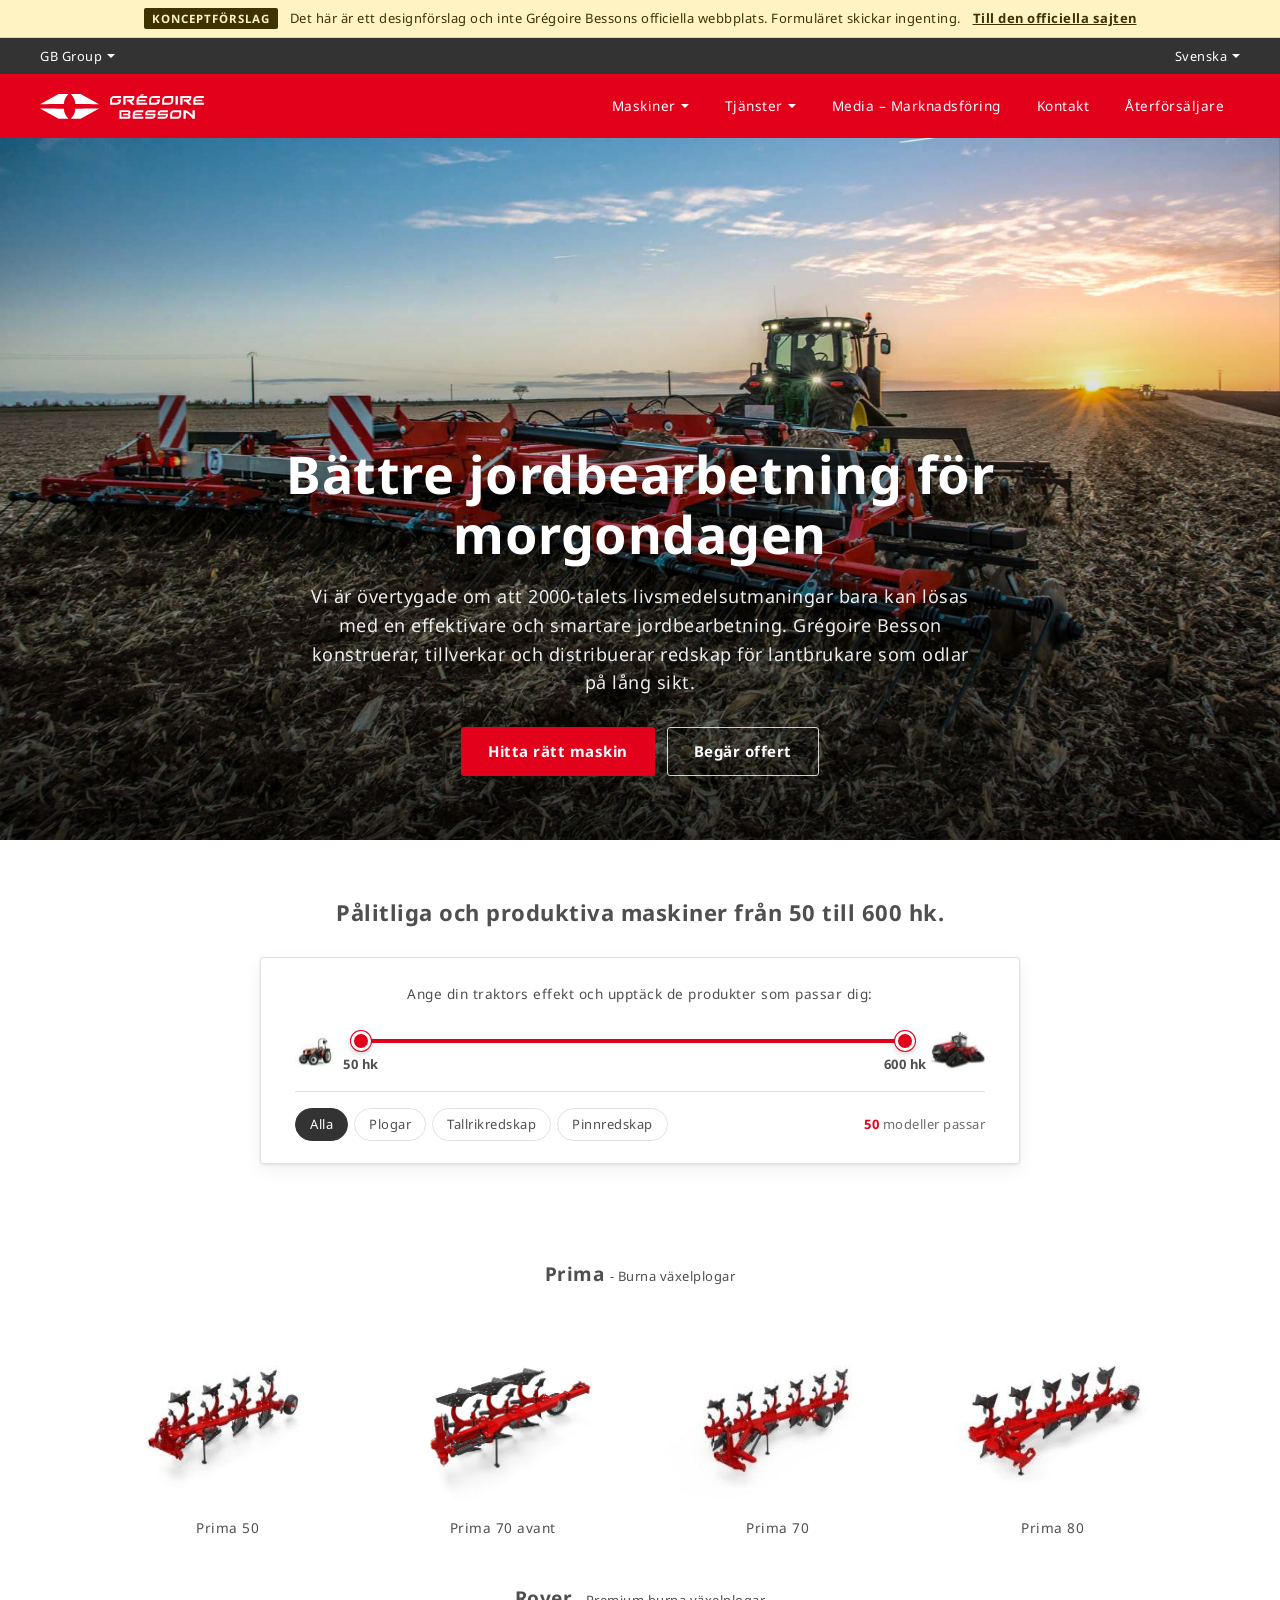
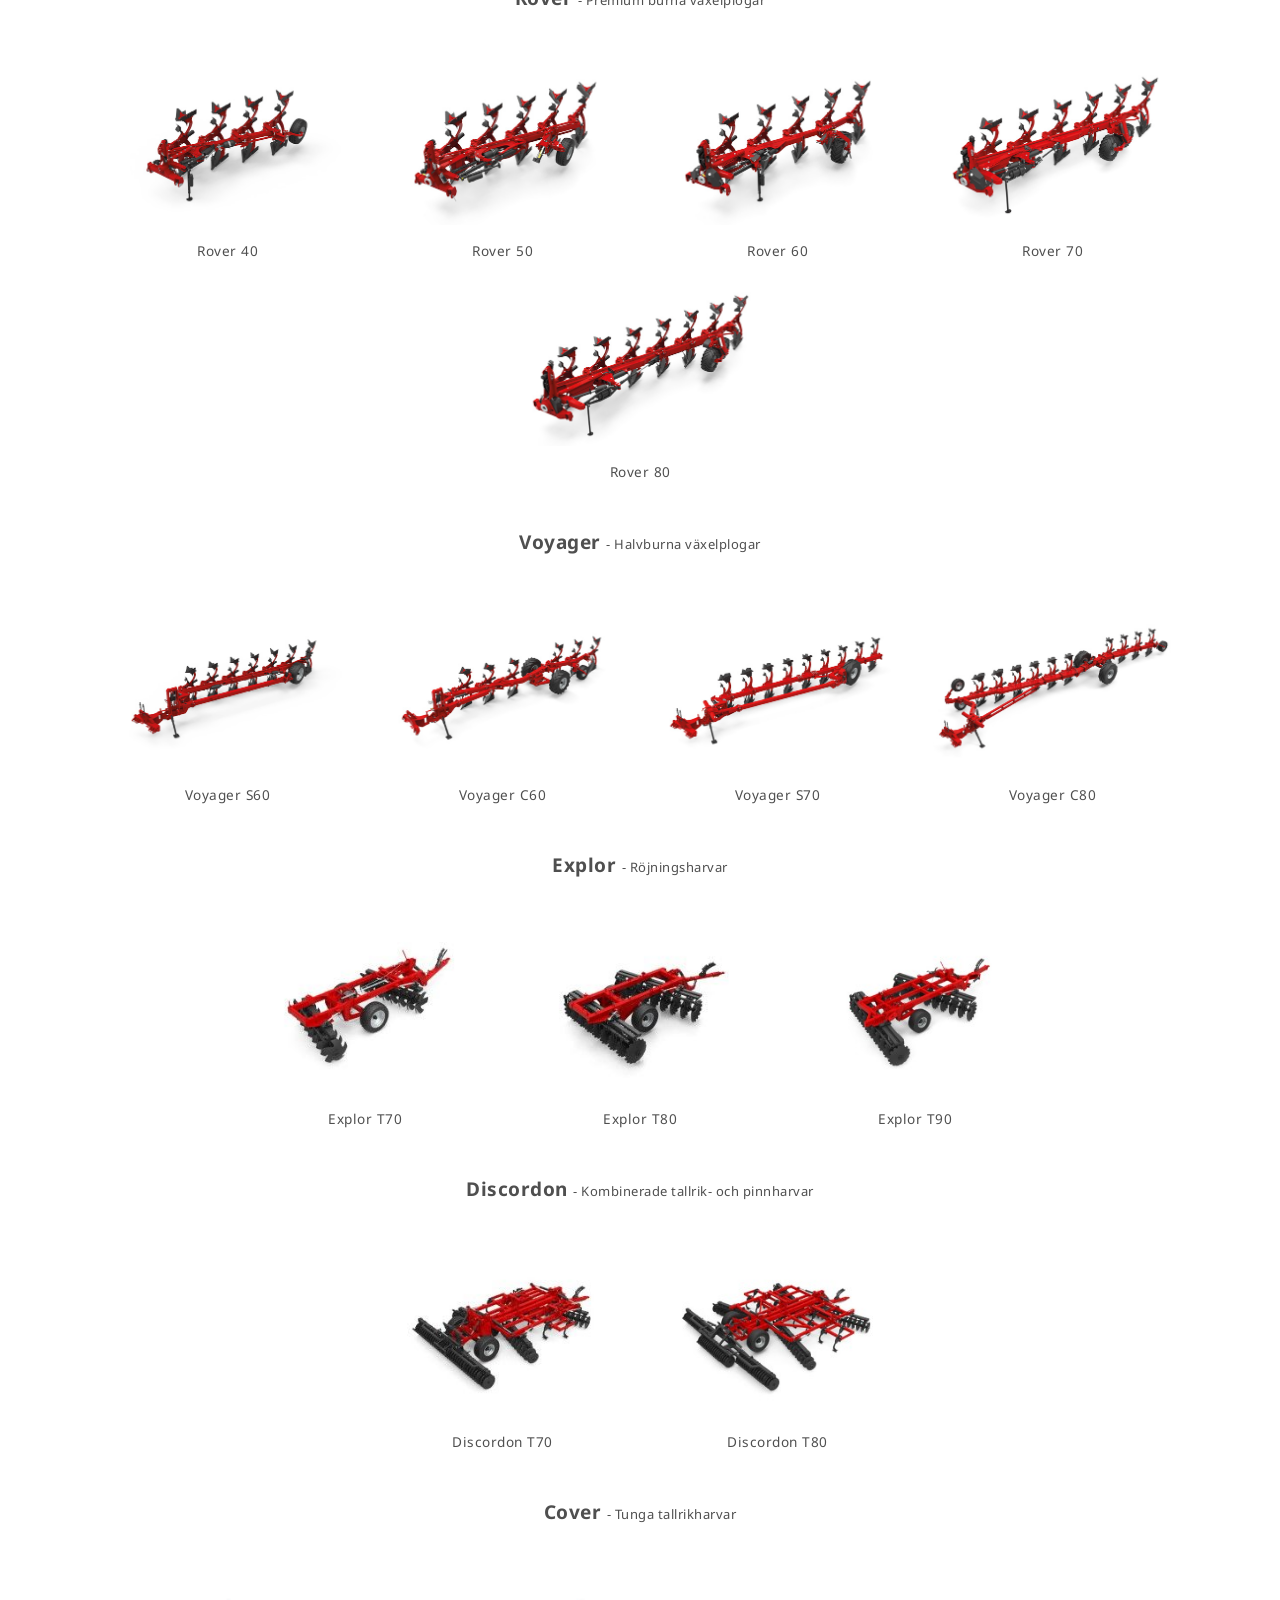
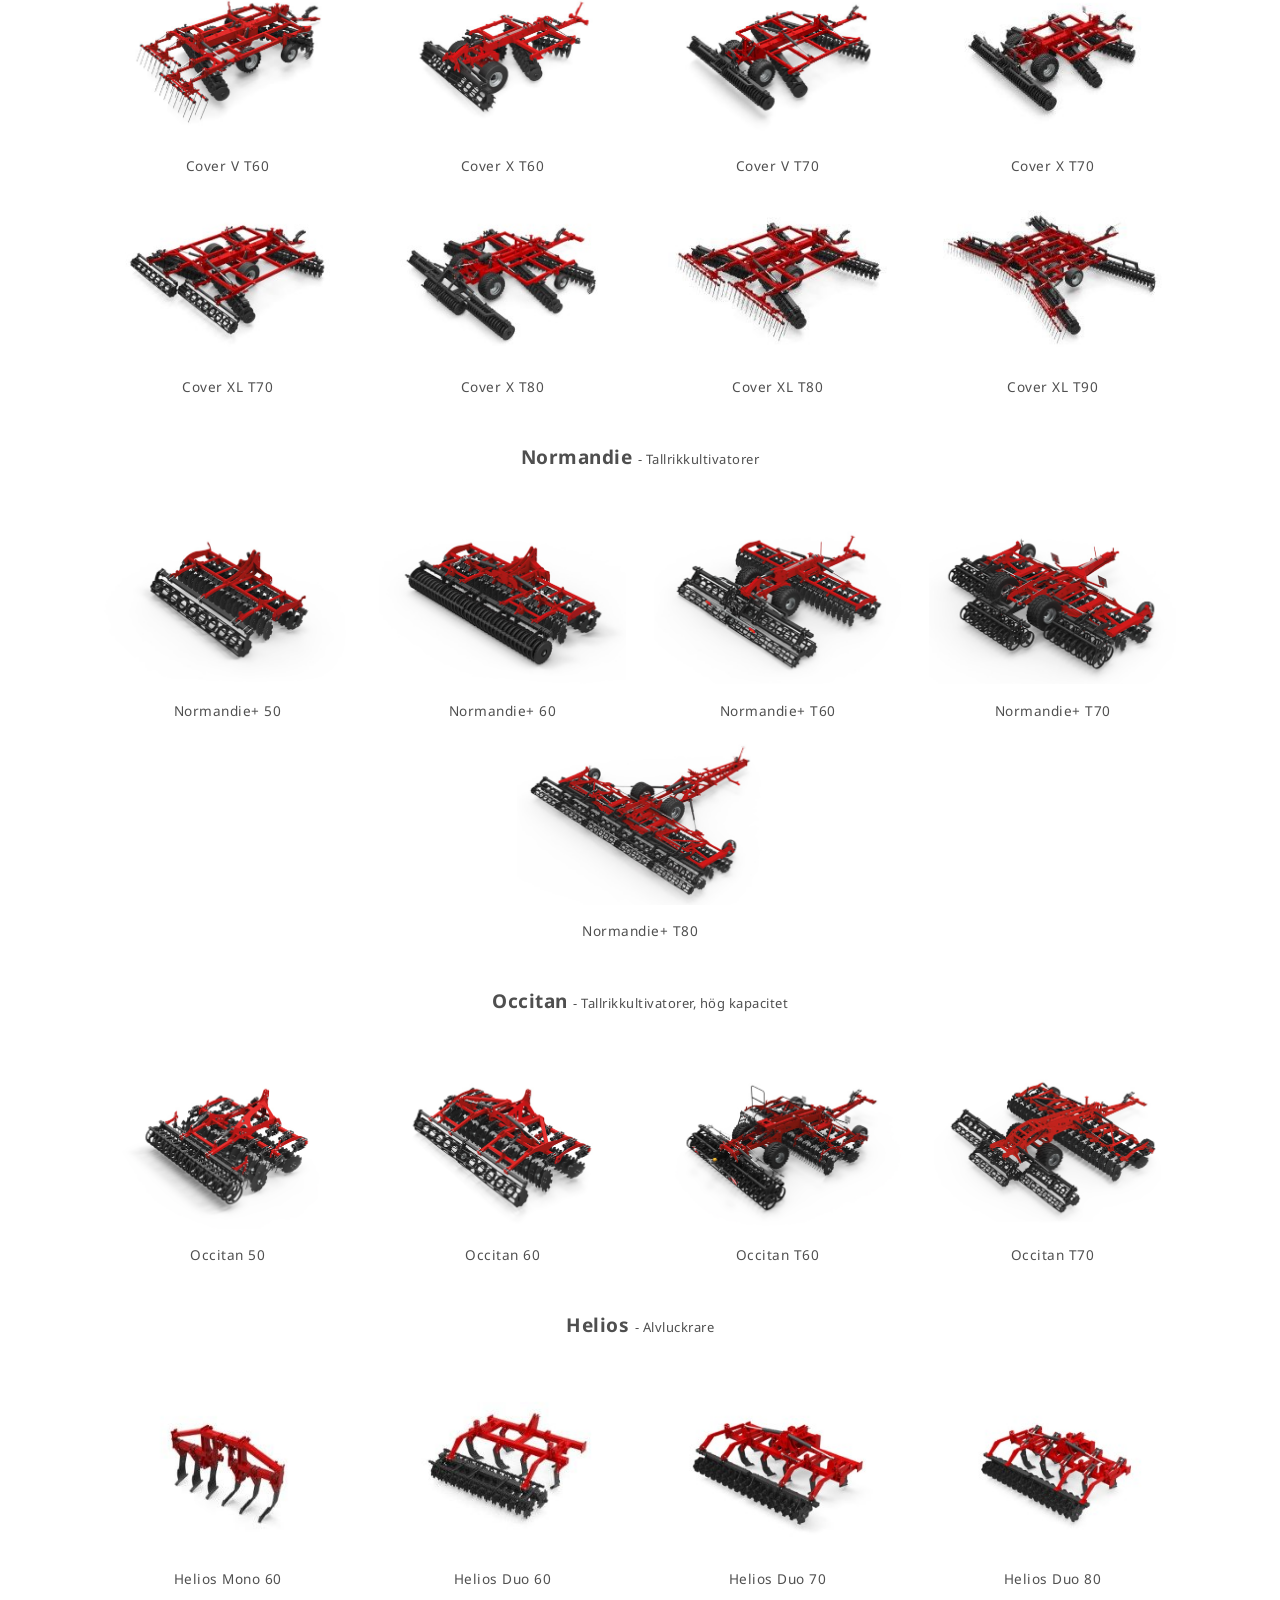
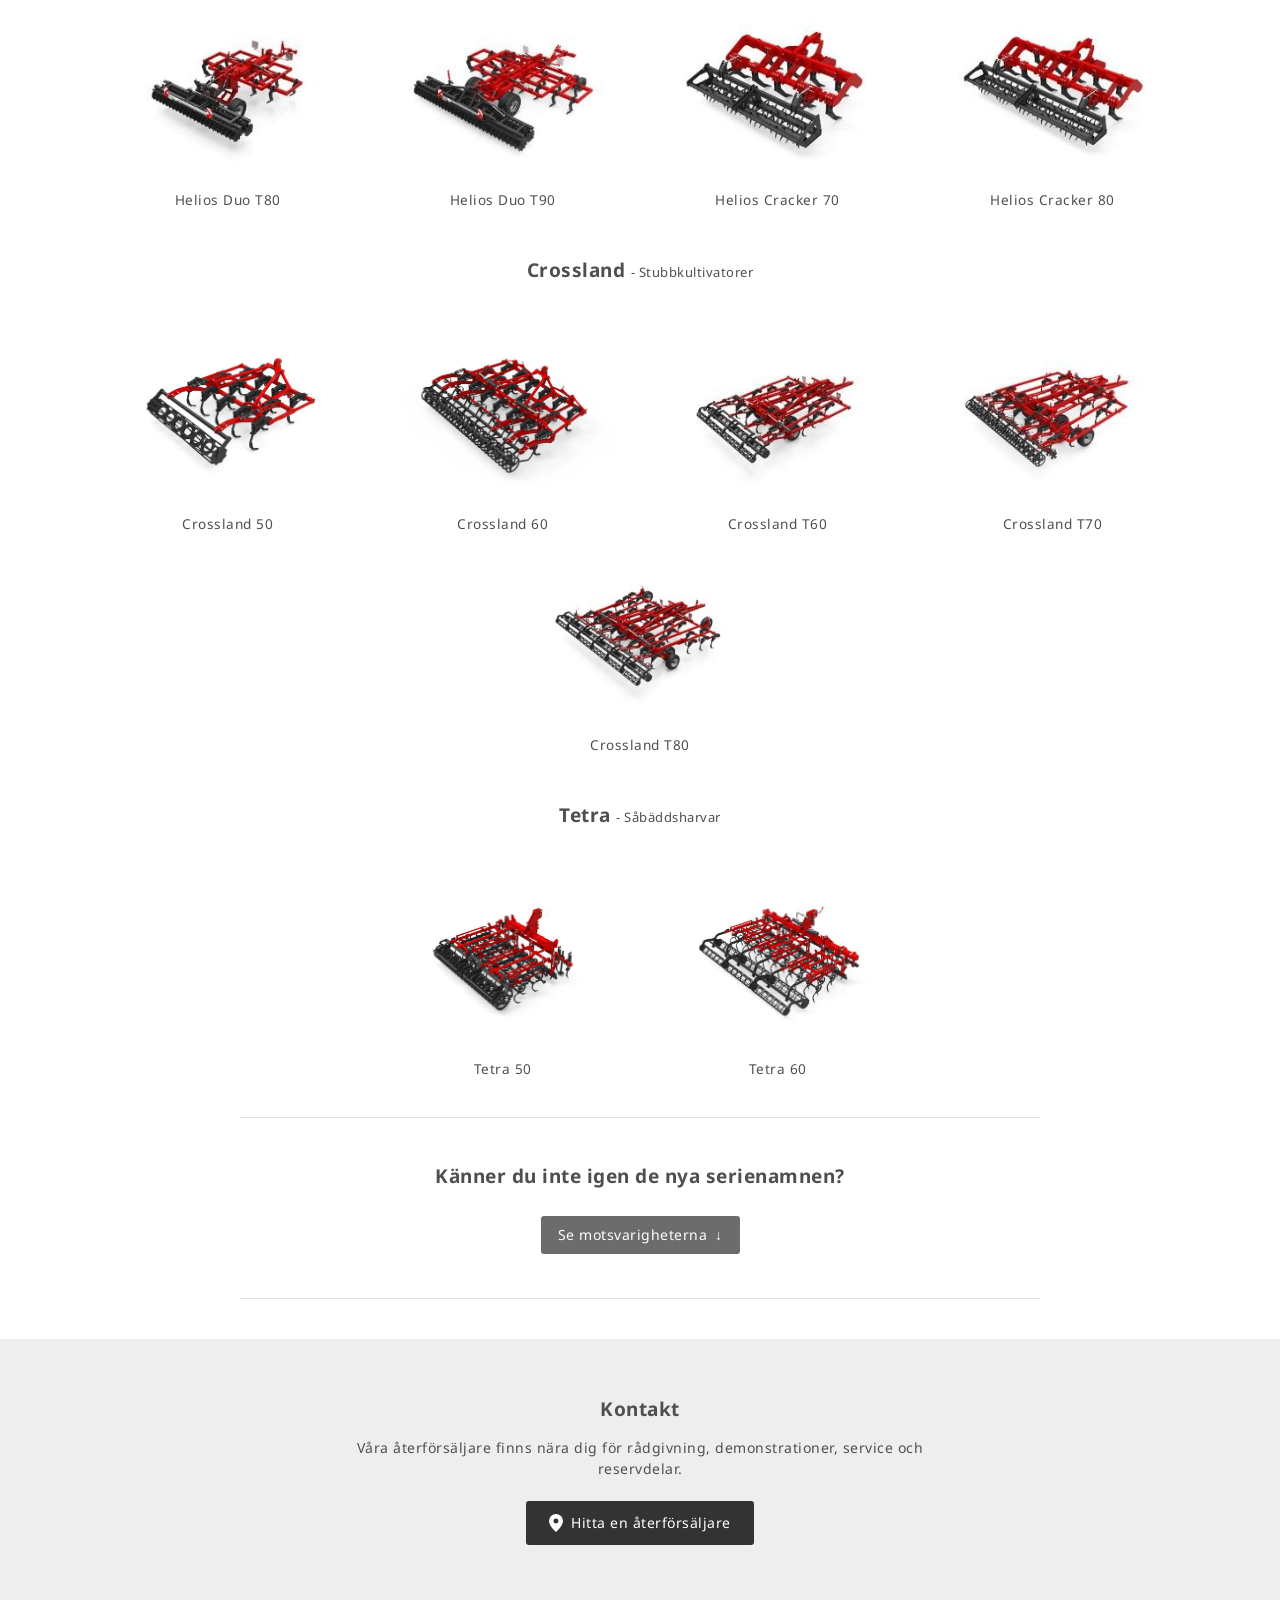
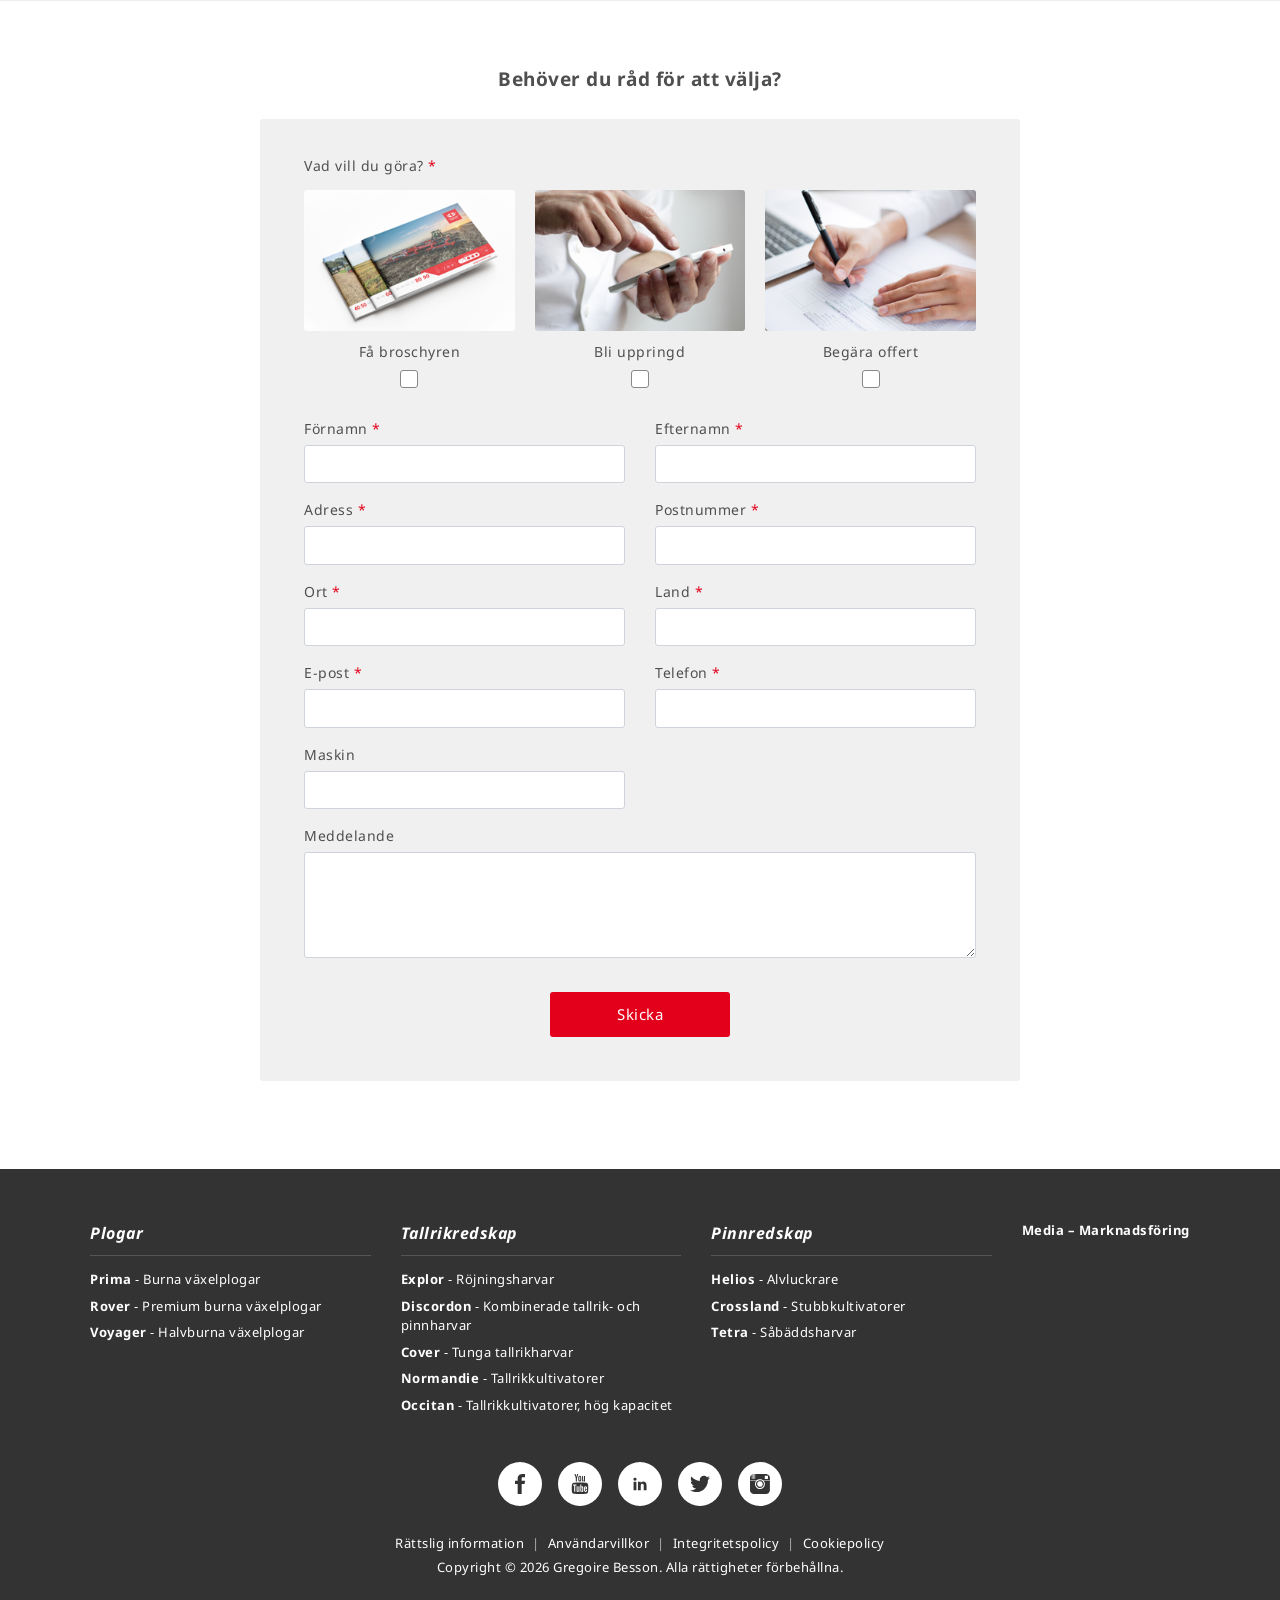
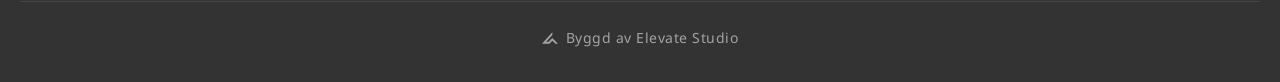
==== commit c42f154a: "Lägg till Elevate Studio-credit med logga under footern Co-Authored-By: Claude Fable 5.1 <noreply@an" ====
--- a/v1/index.html
+++ b/v1/index.html
@@ -187,7 +187,10 @@
       <ul class="legal" id="legal"></ul>
       <p class="copyright">Copyright © <span id="year"></span> Gregoire Besson. <span data-i18n="footer.rights"></span></p>
     </div>
-  </footer>
+  <!-- elevate-credit -->
+<style>.elevate-credit{max-width:1240px;margin:24px auto 0;padding:20px 16px 0;border-top:1px solid rgba(128,128,128,.25);display:flex;justify-content:center;box-sizing:border-box}.elevate-credit a{display:inline-flex;align-items:center;gap:8px;padding:8px 0;font:inherit;font-size:13px;line-height:1;color:inherit;opacity:.55;text-decoration:none;transition:opacity .2s}.elevate-credit a:hover,.elevate-credit a:focus-visible{opacity:1}.elevate-credit svg{width:16px;height:16px;flex:none;display:block}@media(min-width:1024px){.elevate-credit a{font-size:14px}}</style>
+<div class="elevate-credit"><a href="https://elevatestudio.nu" target="_blank" rel="noopener"><svg viewBox="0 0 1884.3 1353.9" aria-hidden="true"><path d="M0.0 1353.9 L1218.7 0.0 L1218.7 329.1 L479.7 1136.4 L786.7 1132.4 L1215.5 687.4 L1884.3 1349.9 L1590.1 1349.9 L1218.6 994.7 L865.4 1349.9Z" fill="currentColor"/></svg>Byggd av Elevate Studio</a></div>
+</footer>
 
   <!-- Model detail -->
   <dialog class="modal" id="modal" aria-labelledby="modalTitle">
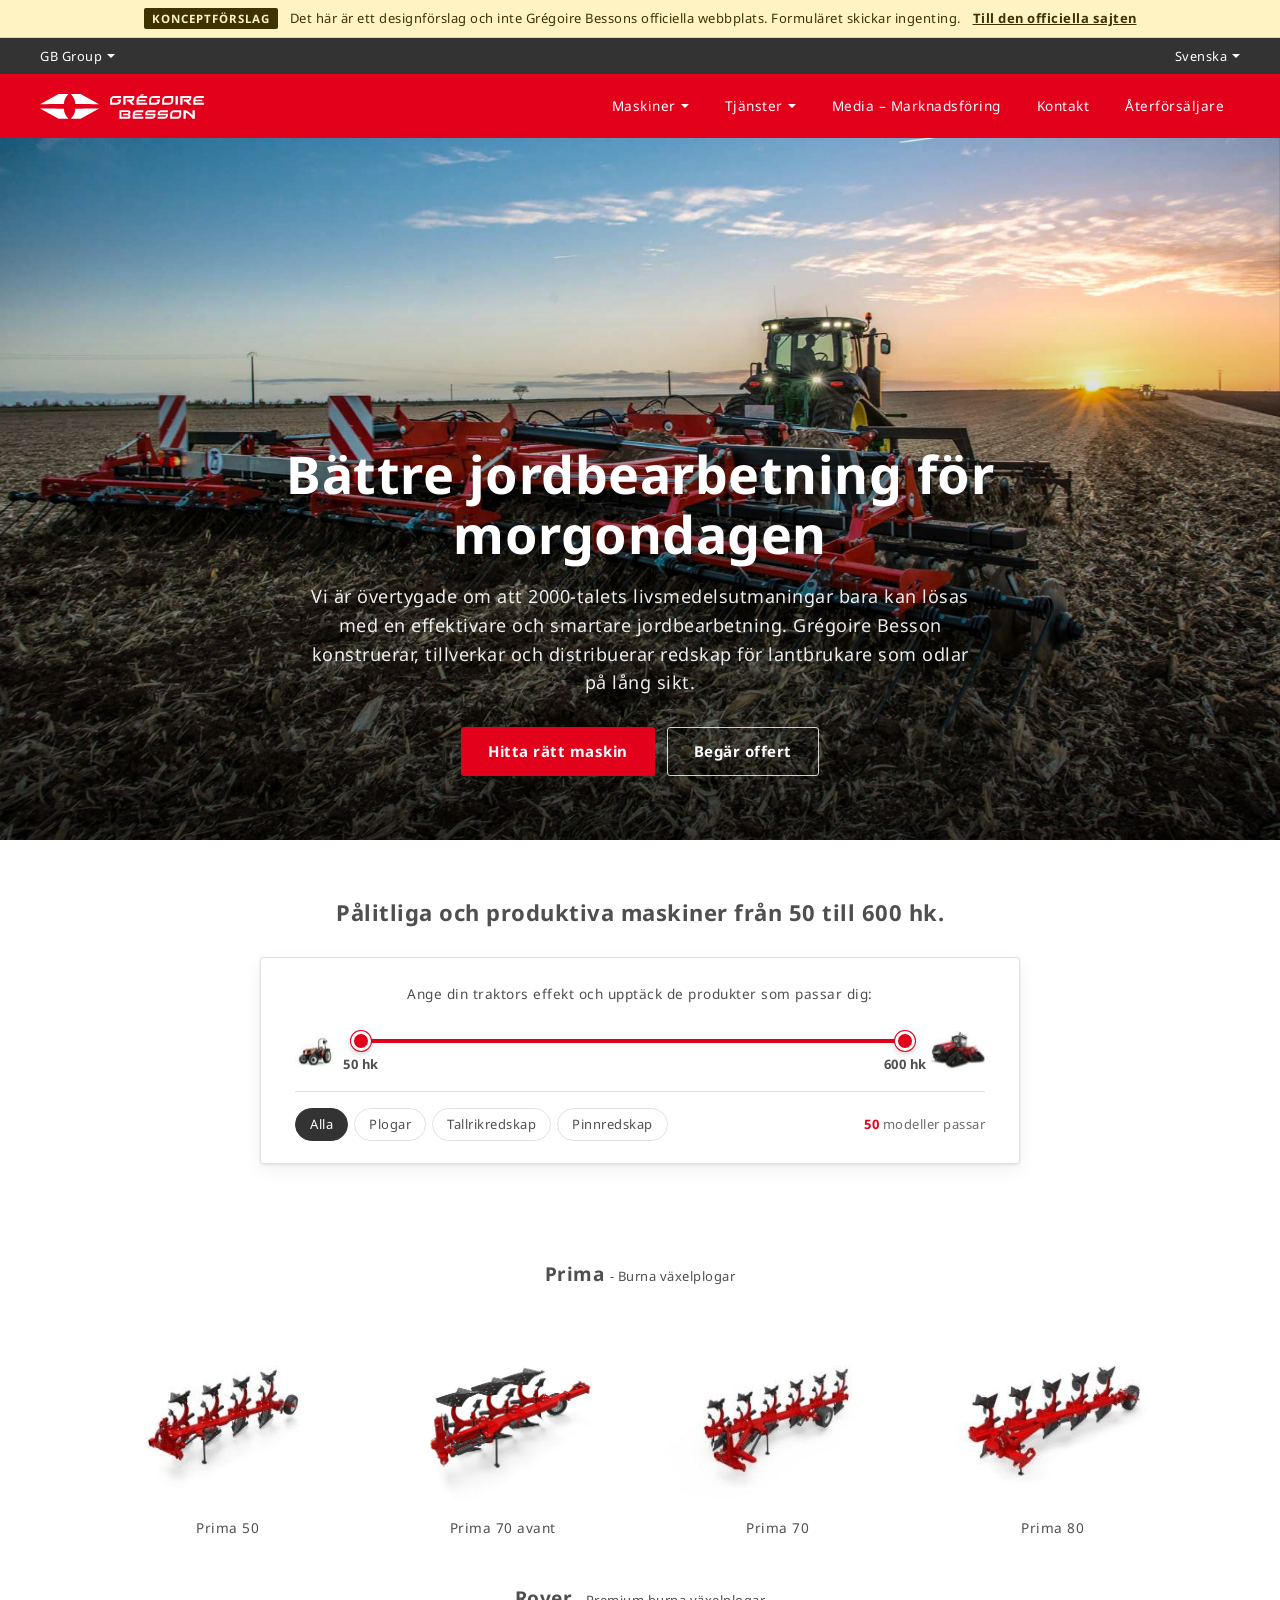
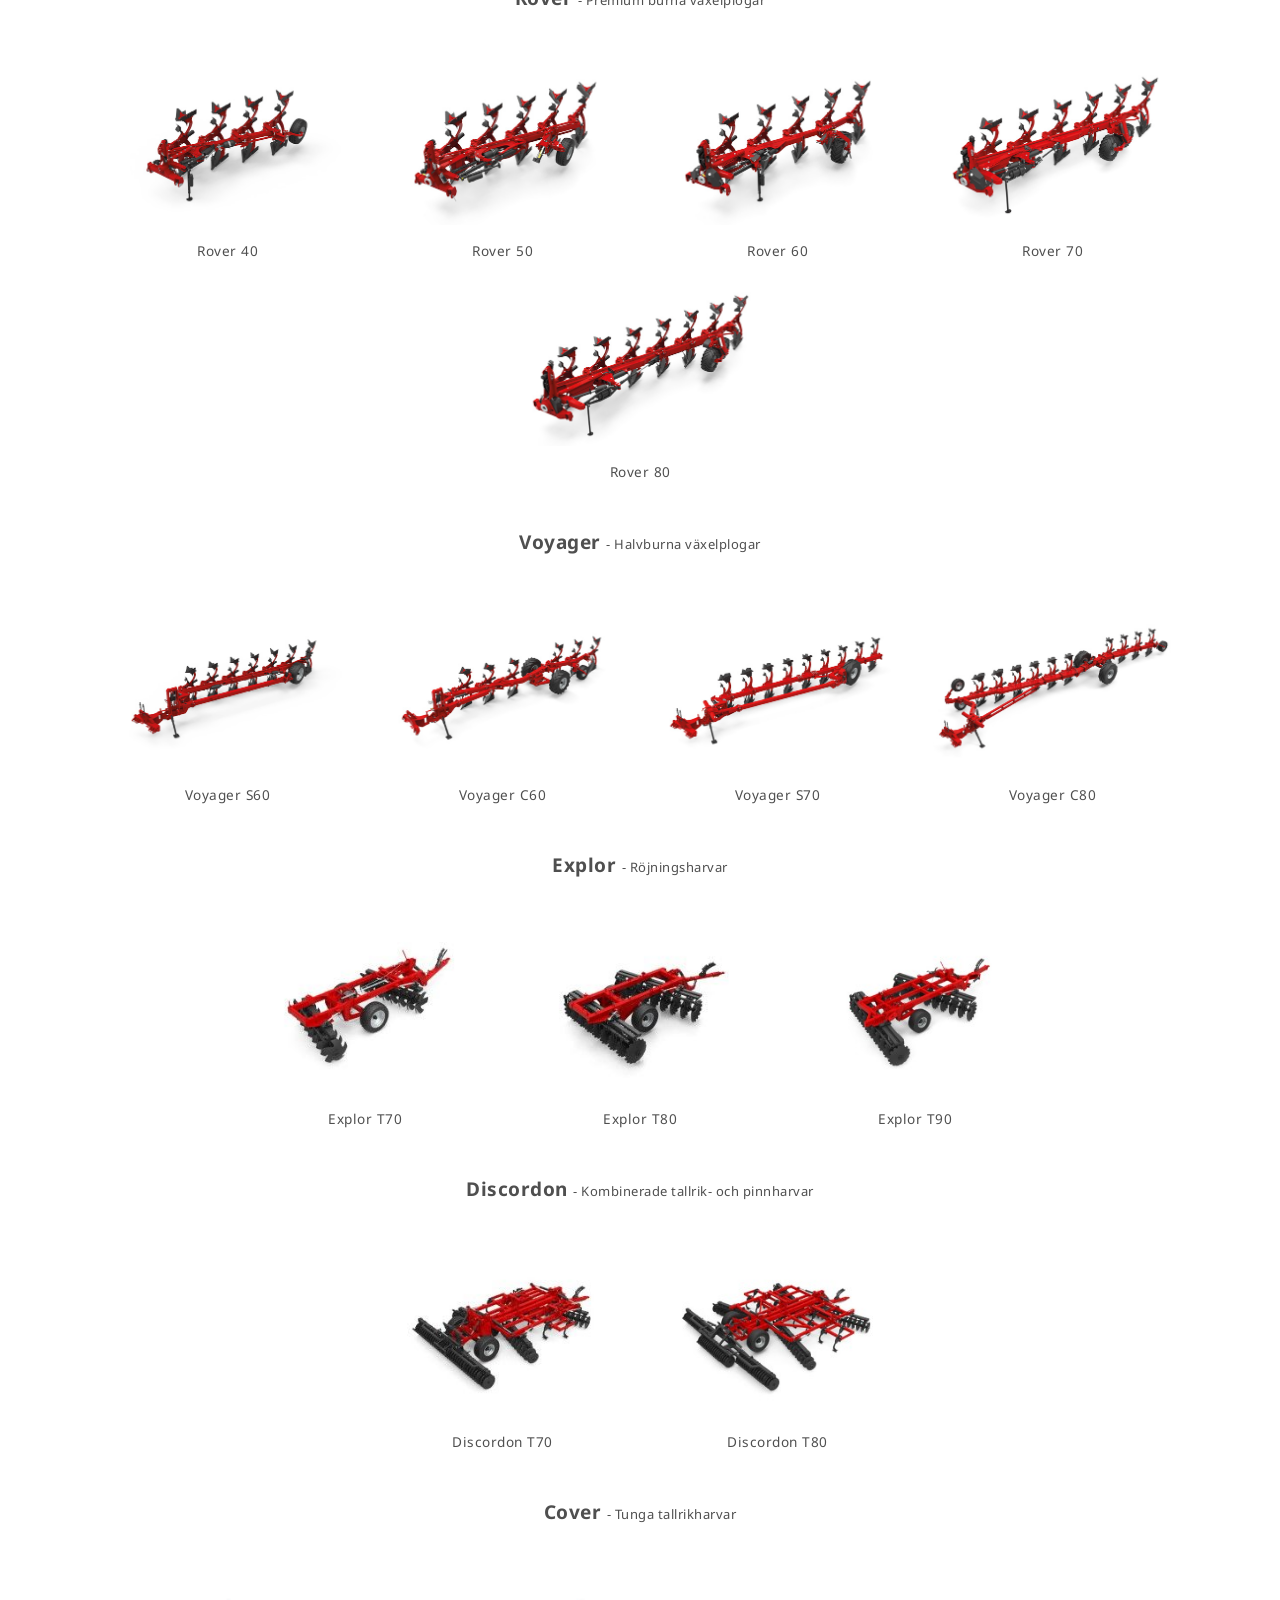
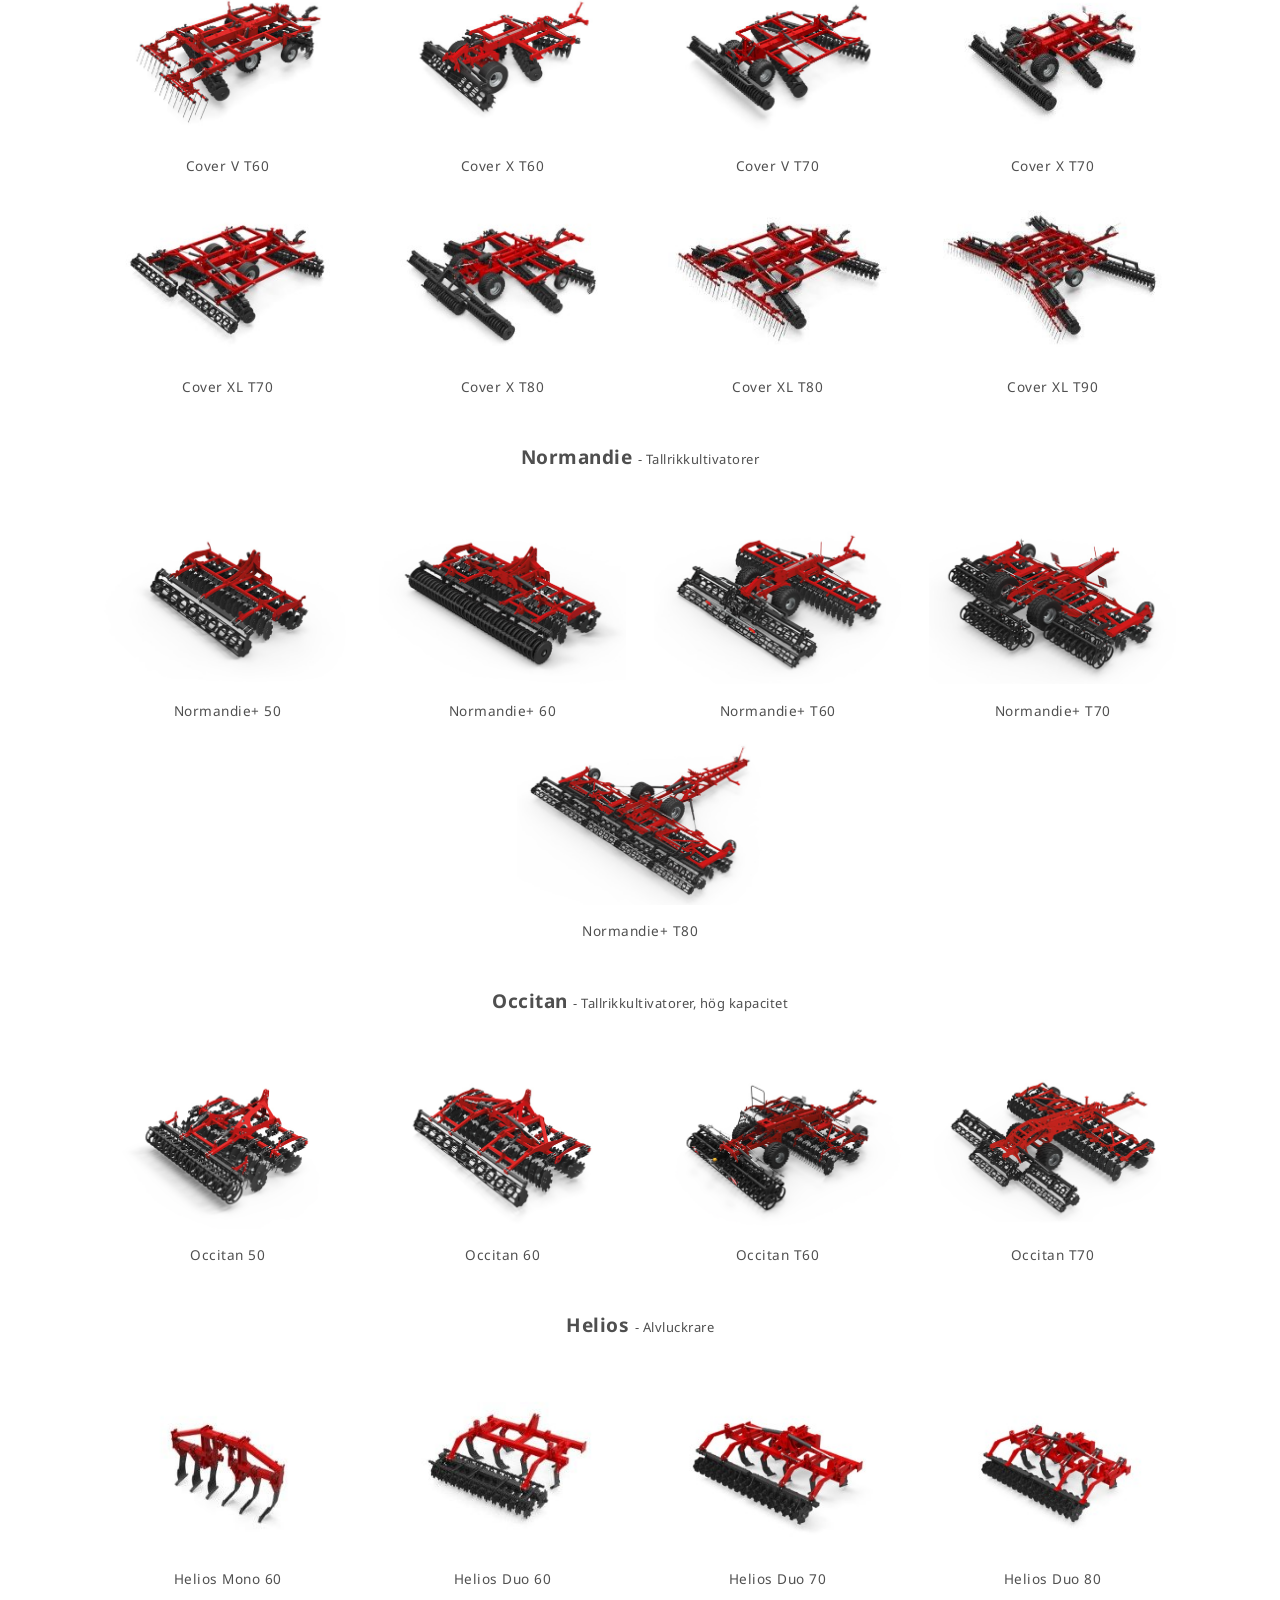
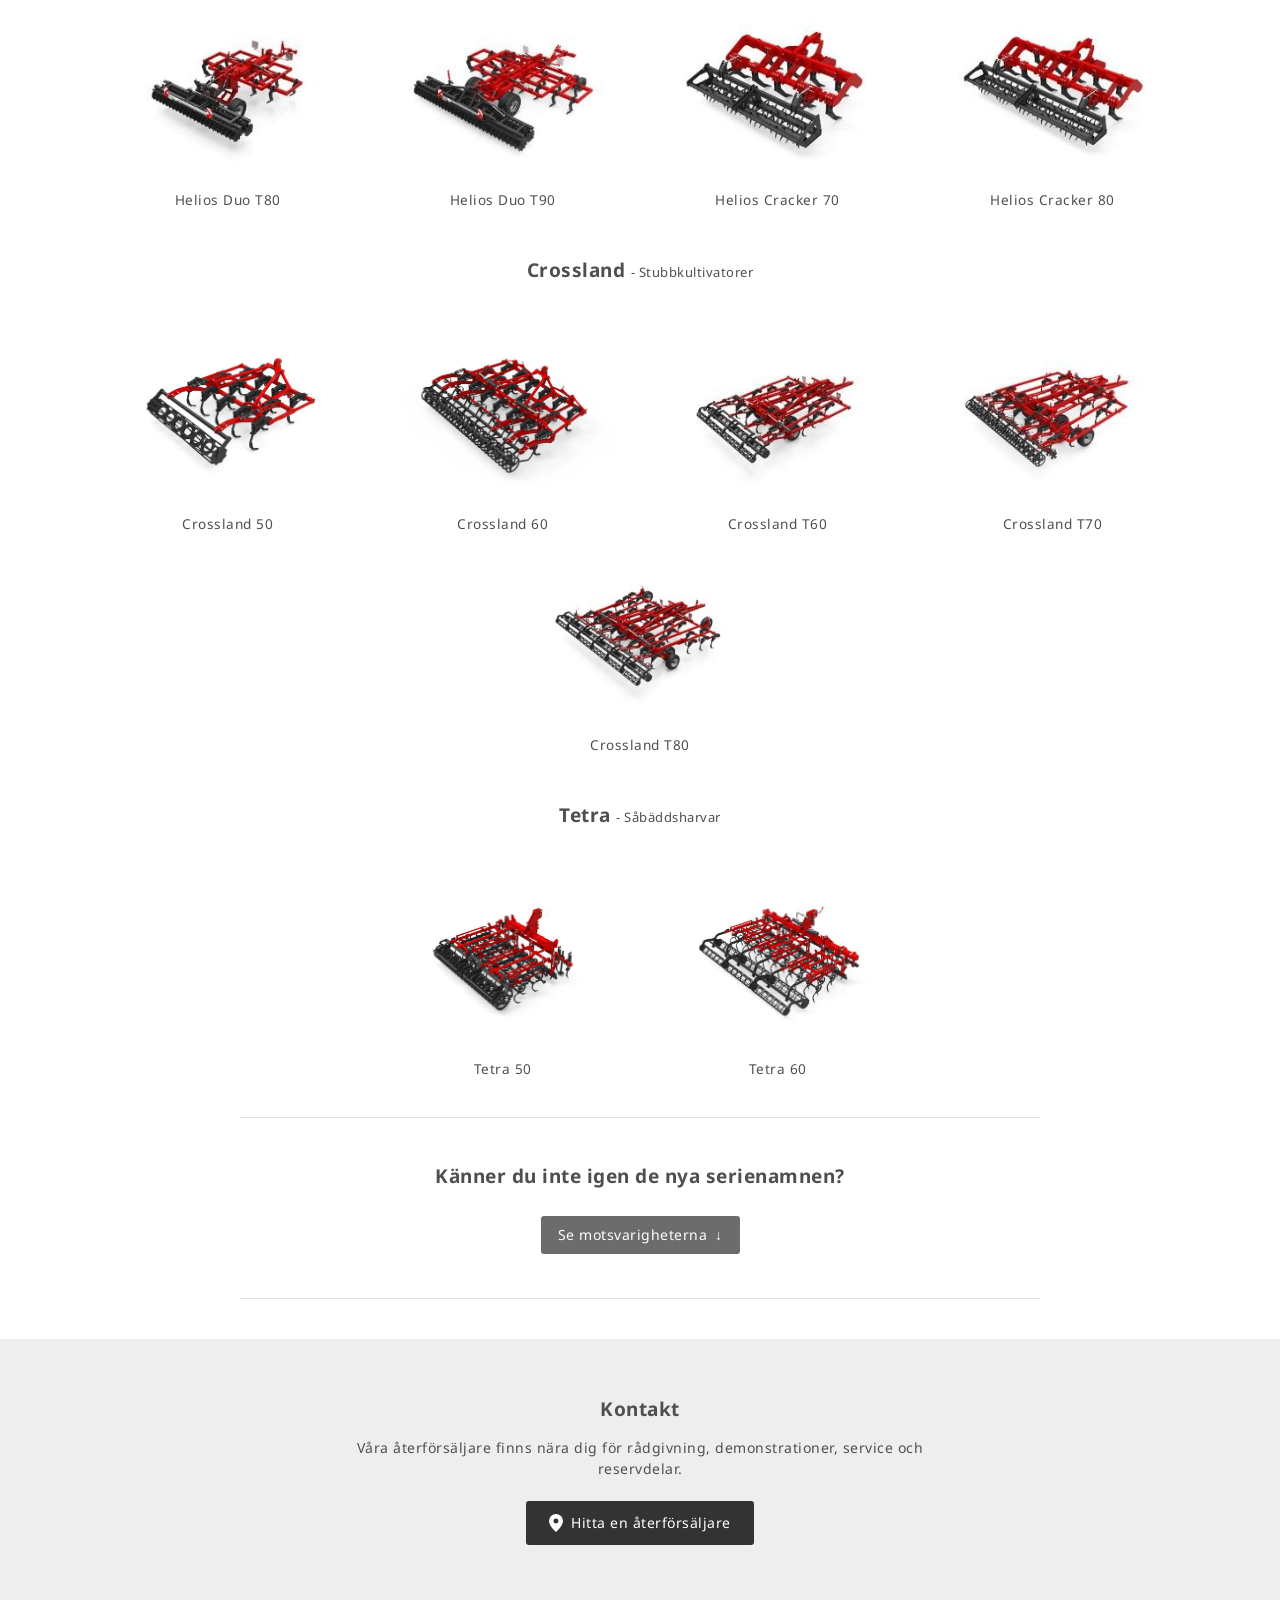
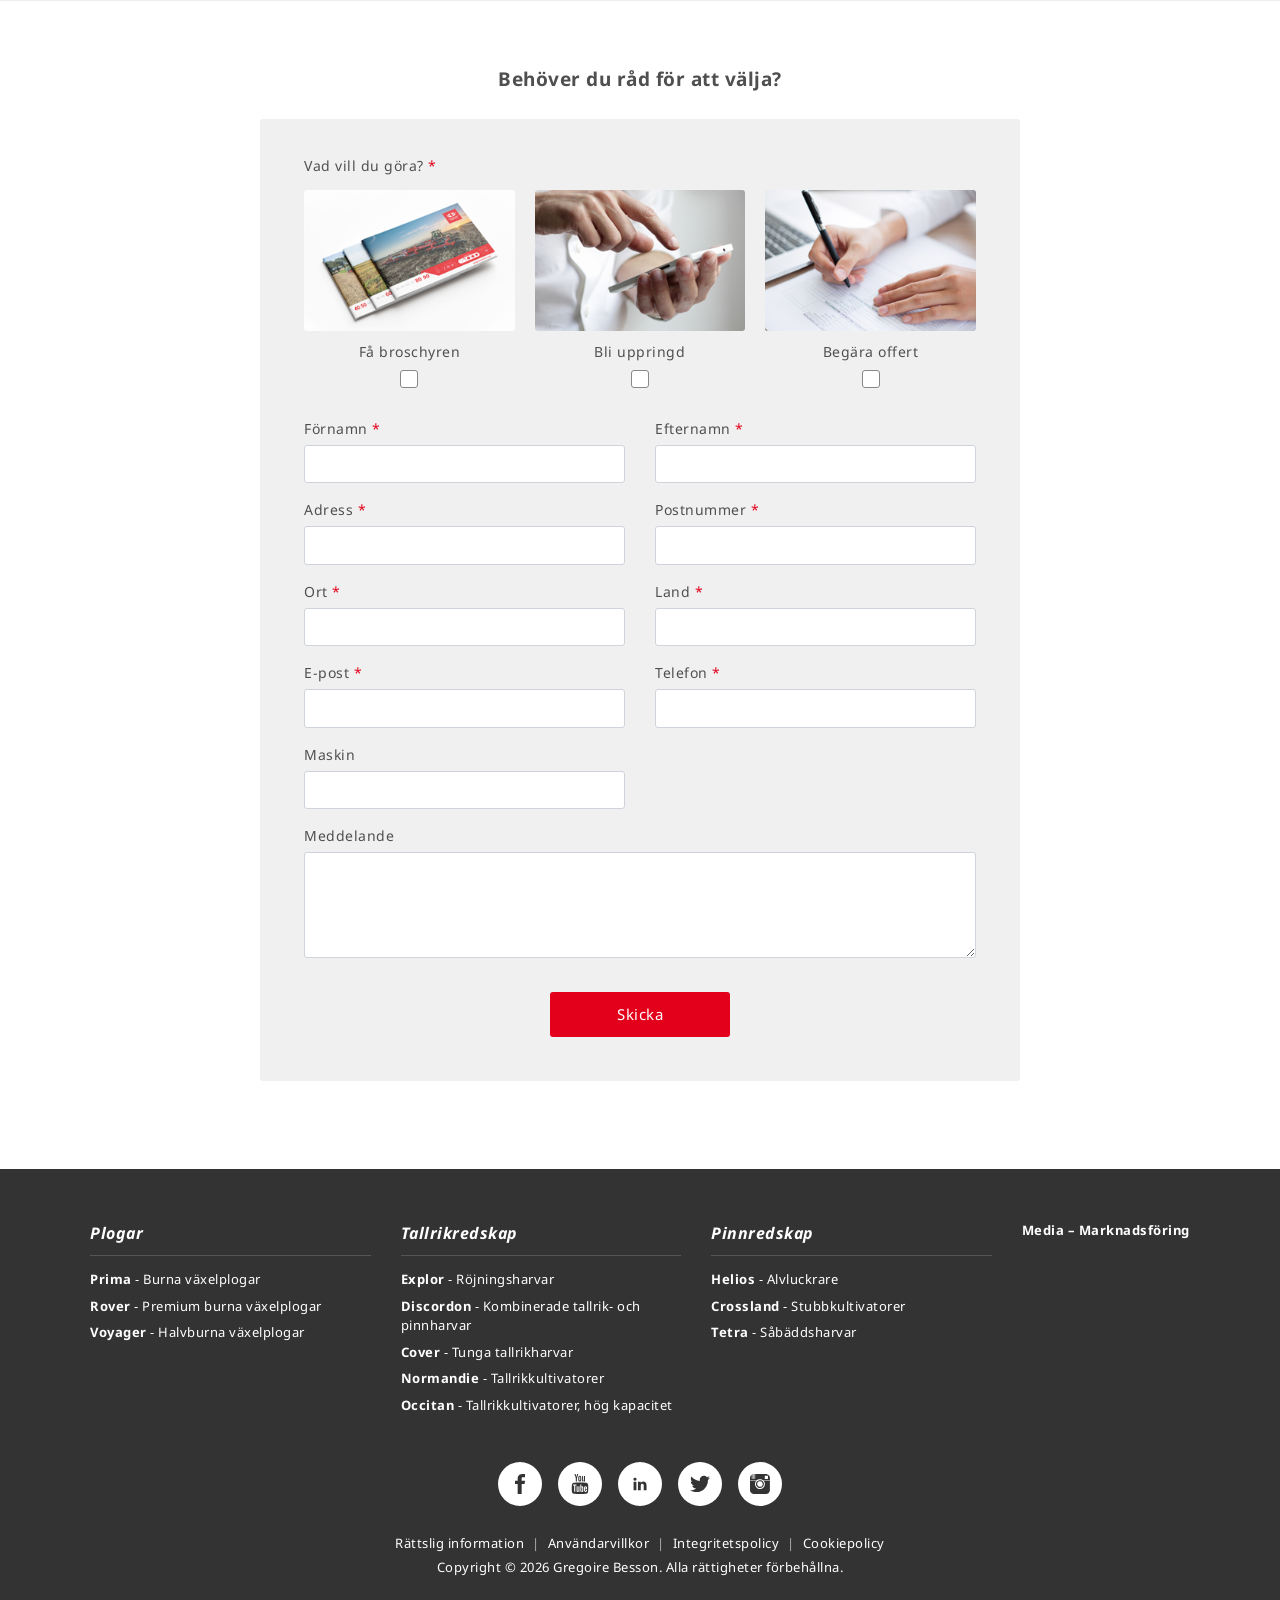
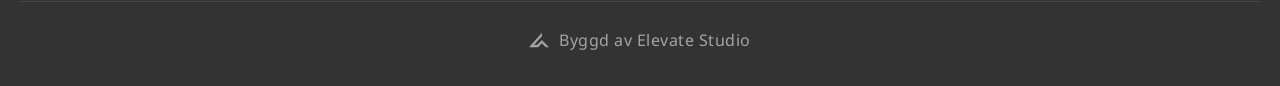
==== commit 1ff9a650: "Gör Elevate Studio-crediten något större (20 px märke, 15–16 px text) Co-Authored-By: Claude Fable 5" ====
--- a/v1/index.html
+++ b/v1/index.html
@@ -188,7 +188,7 @@
       <p class="copyright">Copyright © <span id="year"></span> Gregoire Besson. <span data-i18n="footer.rights"></span></p>
     </div>
   <!-- elevate-credit -->
-<style>.elevate-credit{max-width:1240px;margin:24px auto 0;padding:20px 16px 0;border-top:1px solid rgba(128,128,128,.25);display:flex;justify-content:center;box-sizing:border-box}.elevate-credit a{display:inline-flex;align-items:center;gap:8px;padding:8px 0;font:inherit;font-size:13px;line-height:1;color:inherit;opacity:.55;text-decoration:none;transition:opacity .2s}.elevate-credit a:hover,.elevate-credit a:focus-visible{opacity:1}.elevate-credit svg{width:16px;height:16px;flex:none;display:block}@media(min-width:1024px){.elevate-credit a{font-size:14px}}</style>
+<style>.elevate-credit{max-width:1240px;margin:24px auto 0;padding:20px 16px 0;border-top:1px solid rgba(128,128,128,.25);display:flex;justify-content:center;box-sizing:border-box}.elevate-credit a{display:inline-flex;align-items:center;gap:10px;padding:8px 0;font:inherit;font-size:15px;line-height:1;color:inherit;opacity:.55;text-decoration:none;transition:opacity .2s}.elevate-credit a:hover,.elevate-credit a:focus-visible{opacity:1}.elevate-credit svg{width:20px;height:20px;flex:none;display:block}@media(min-width:1024px){.elevate-credit a{font-size:16px}}</style>
 <div class="elevate-credit"><a href="https://elevatestudio.nu" target="_blank" rel="noopener"><svg viewBox="0 0 1884.3 1353.9" aria-hidden="true"><path d="M0.0 1353.9 L1218.7 0.0 L1218.7 329.1 L479.7 1136.4 L786.7 1132.4 L1215.5 687.4 L1884.3 1349.9 L1590.1 1349.9 L1218.6 994.7 L865.4 1349.9Z" fill="currentColor"/></svg>Byggd av Elevate Studio</a></div>
 </footer>
 
